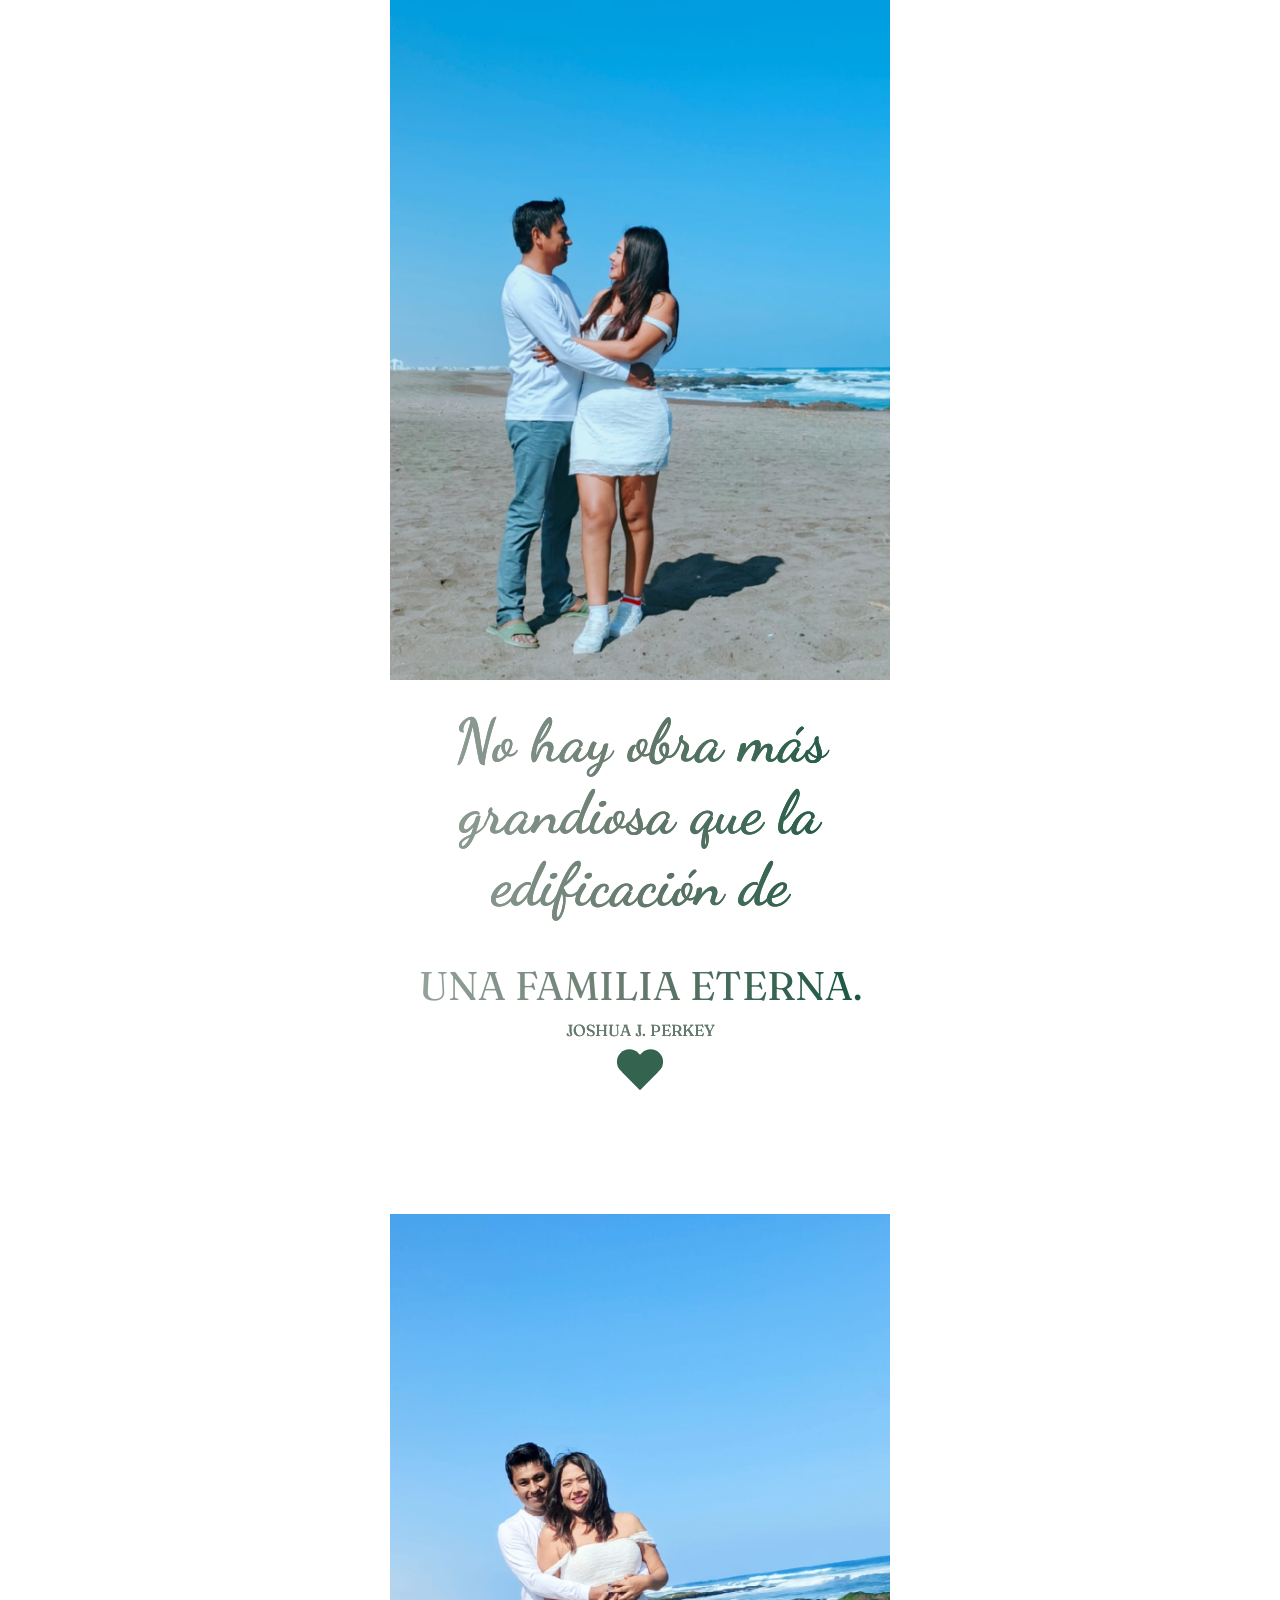
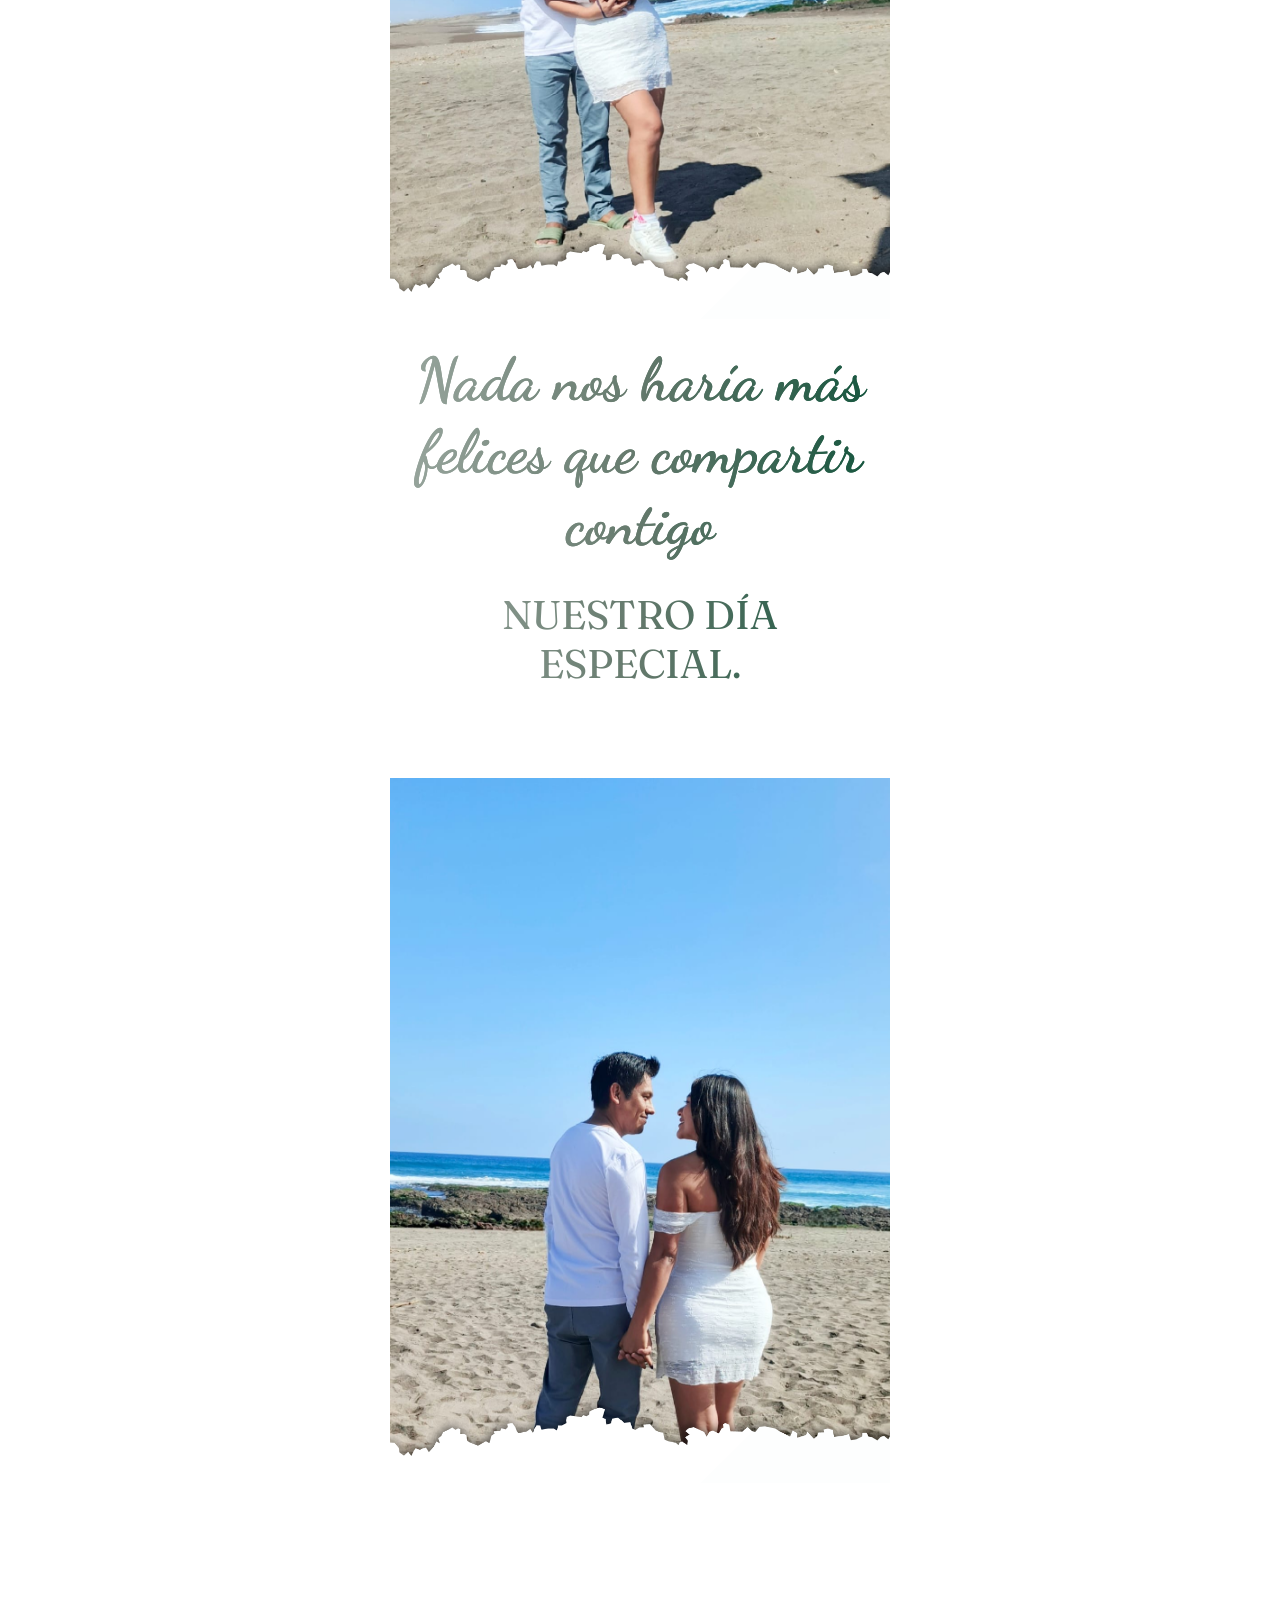
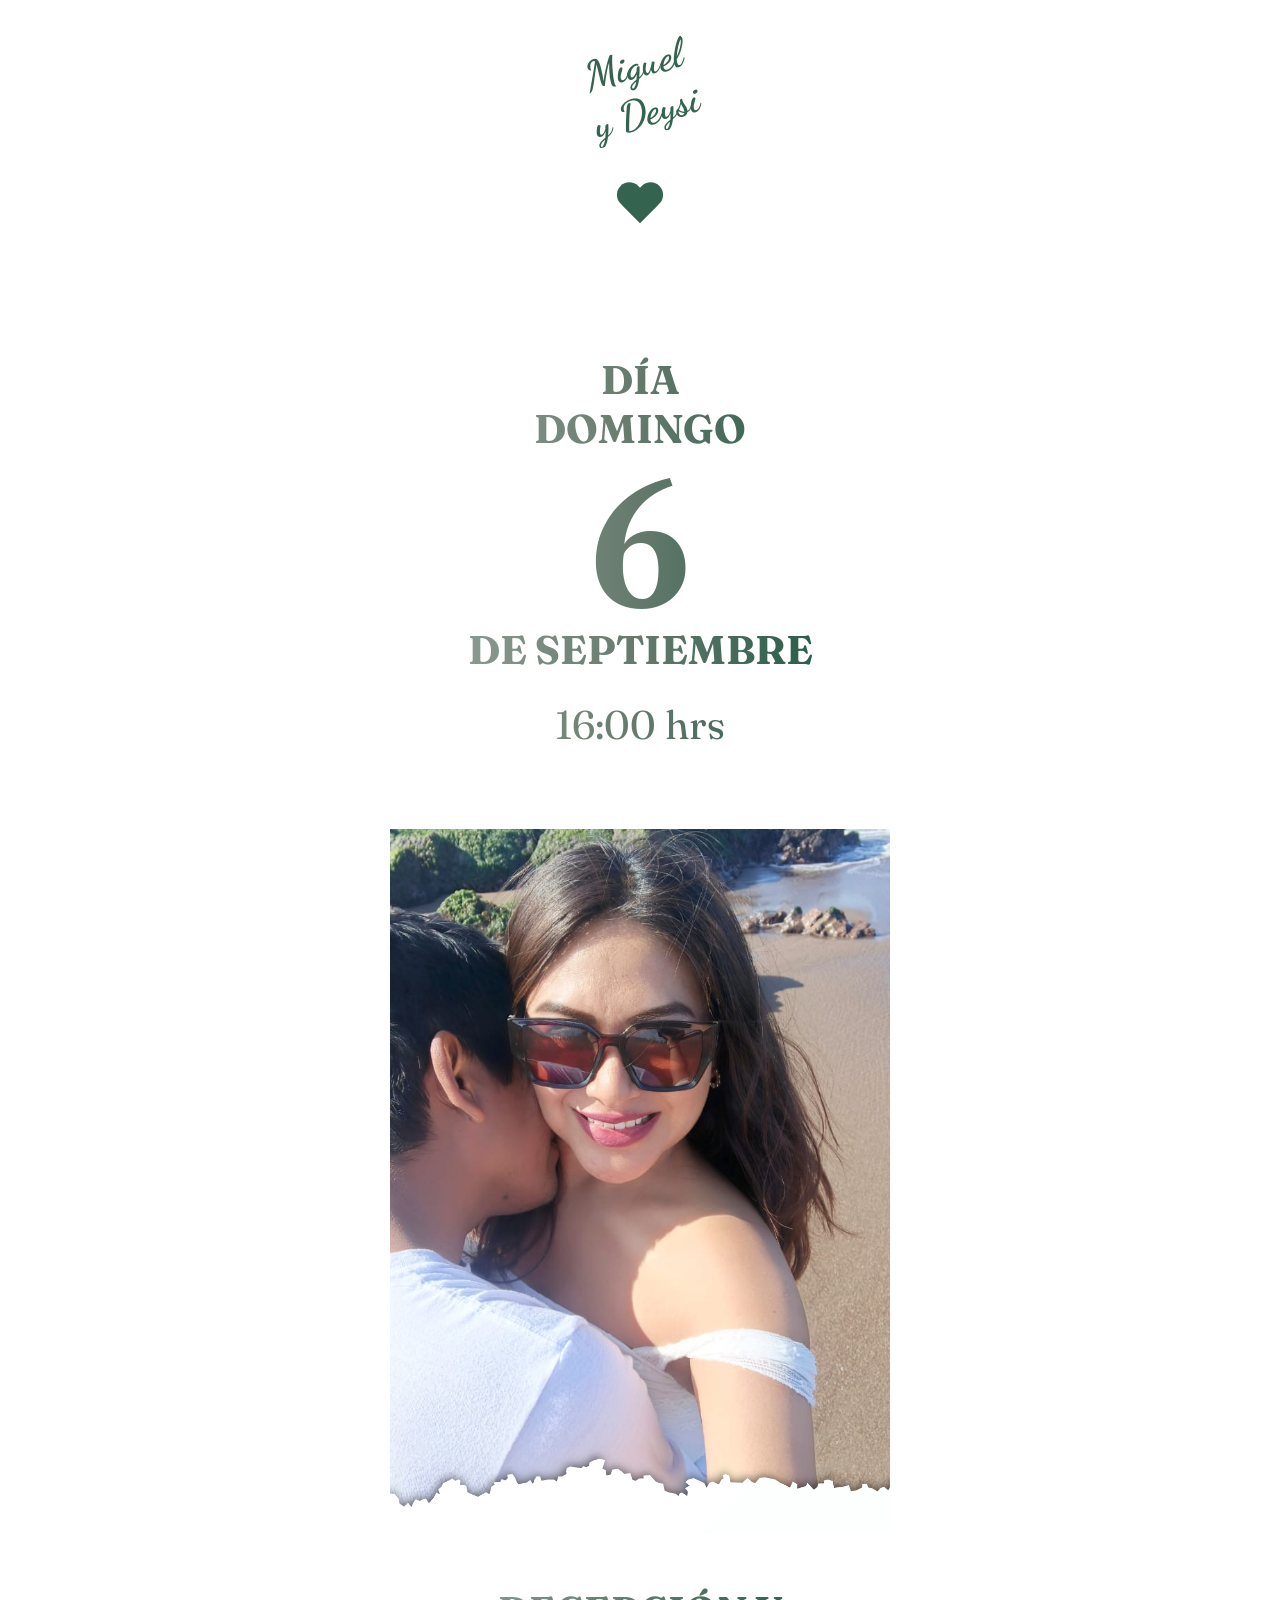
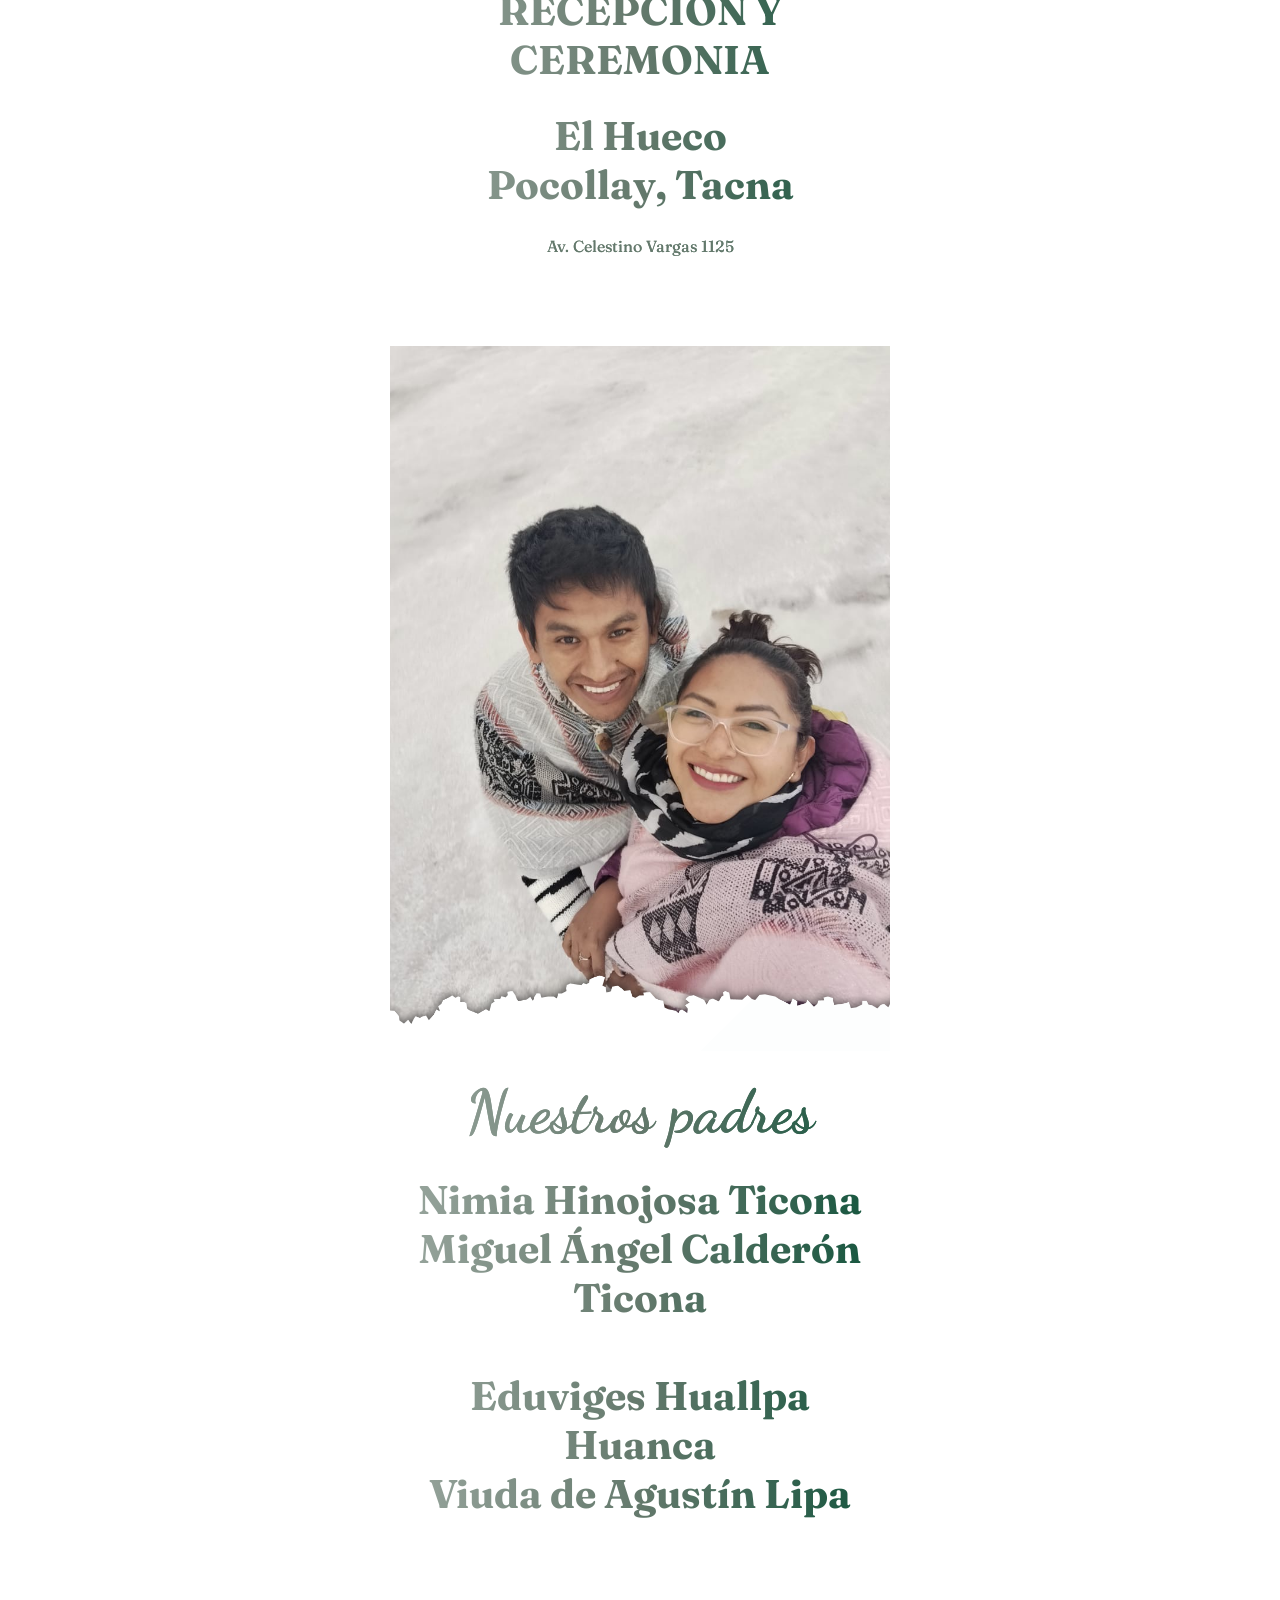
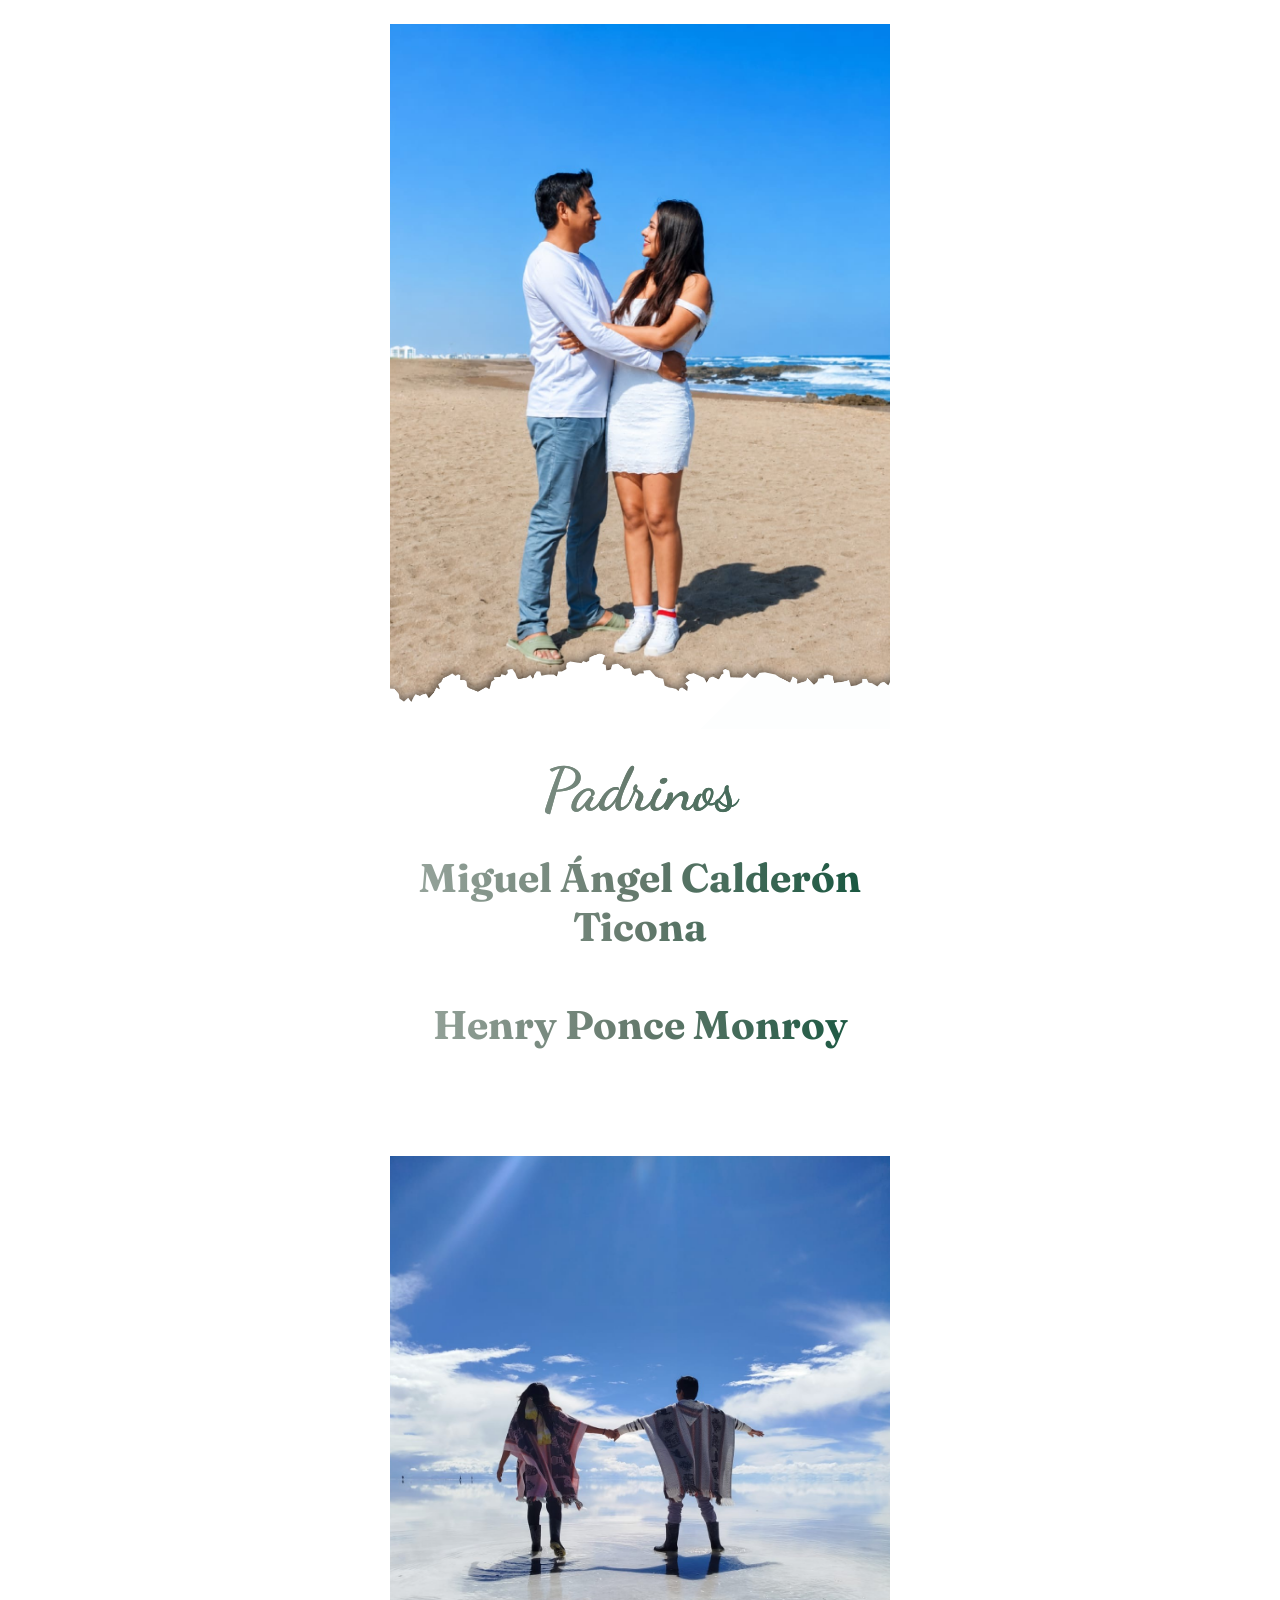
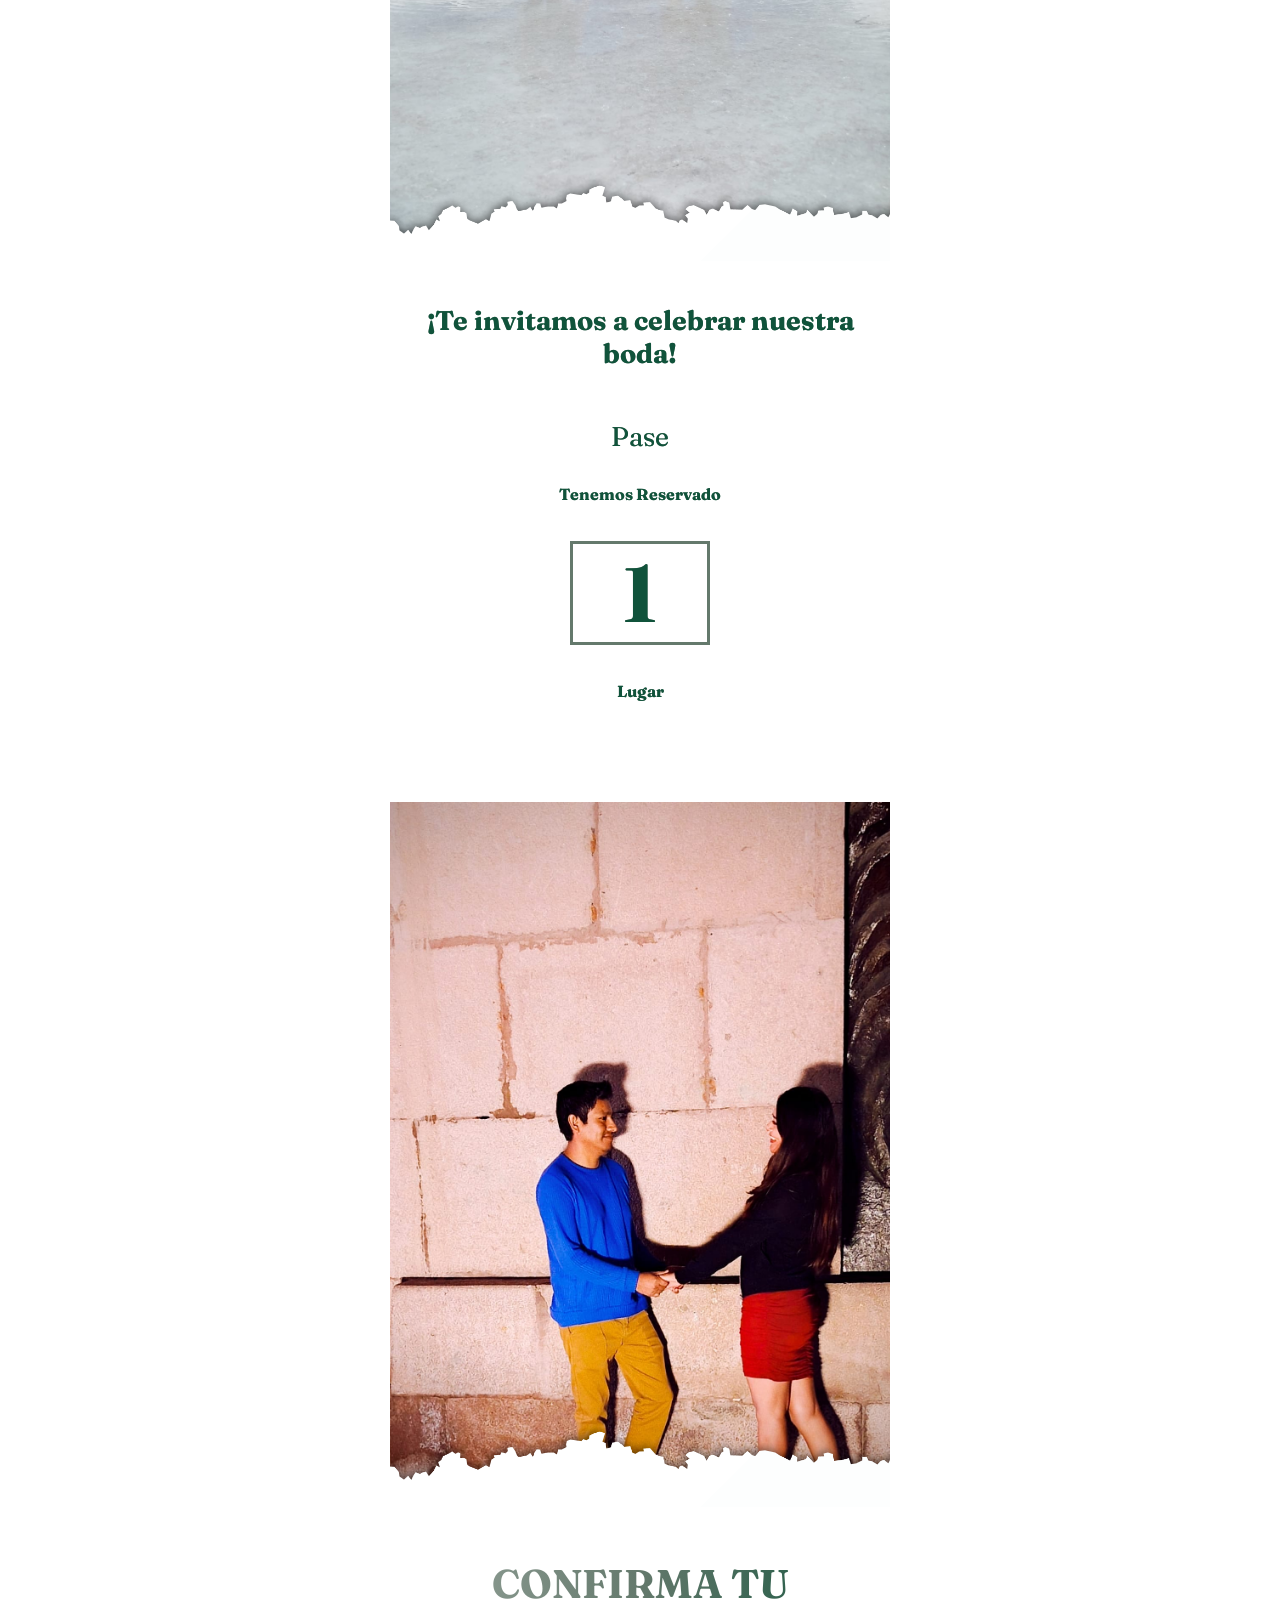
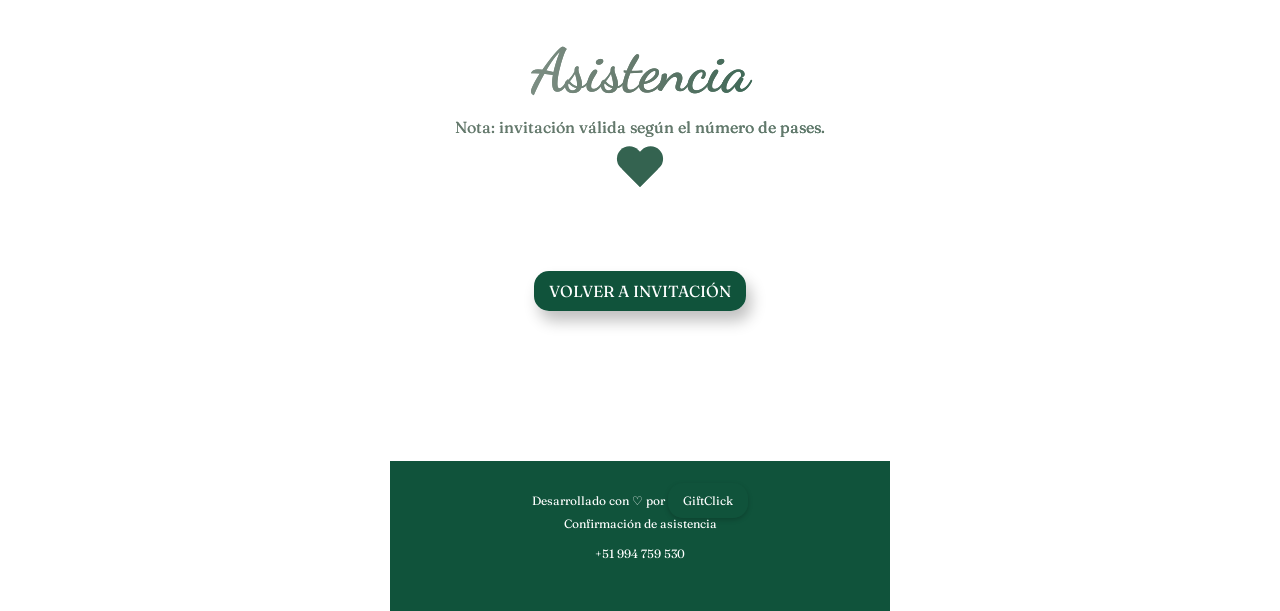
==== home.html @ 3b8987ed "Actualizar invitación con plantilla correcta" ====
<!DOCTYPE html>
<html lang="es">
<head>
    <meta charset="UTF-8">
    <meta name="viewport" content="width=device-width, initial-scale=1.0">
    <title>Nuestra Boda Miguel y Deysi</title>
    <link rel="icon" type="image/x-icon" href="favicon.ico">
    <link rel="stylesheet" href="styles1.css">
    <meta property="og:image" content="assets/miguel-deysi-01.jpeg">
    <meta property="og:title" content="Nuestra Boda Miguel y Deysi">
    <meta property="og:description" content="¡Te invitamos a celebrar nuestra boda!">
    <meta property="og:type" content="website">
</head>
<body style="background-color: #fff;">
    <div class="container photo-panel"></div>

    <div class="names">
        <h1 class="letering">No hay obra más grandiosa que la edificación de</h1>
        <p class="name-2">UNA FAMILIA ETERNA.</p>
        <p class="name">JOSHUA J. PERKEY</p>
        <div class="lineY"><div class="heart"></div></div>
    </div>

    <div class="container1 photo-panel reveal-photo"></div>
    <div id="png-container"></div>
    <div class="names">
        <p id="space" class="letering">Nada nos haría más felices que compartir contigo</p>
        <p class="name-2">NUESTRO DÍA ESPECIAL.</p>
    </div>

    <div class="container2 photo-panel reveal-photo"></div>
    <div id="png-container"></div>
    <div class="couple-frame">
        <div class="names couple-names">
            <h1 class="name-special">Miguel<br>y Deysi</h1>
        </div>
        <div class="lineH couple-heart"><div class="heart"></div></div>
    </div>

    <div class="names">
        <h1 class="name-1">DÍA<br>DOMINGO</h1>
        <div class="lineA"><div class="date">6</div></div>
        <h1 class="name-2">DE SEPTIEMBRE</h1>
        <div class="name-1">16:00 <span>hrs</span></div>
    </div>

    <div class="container3 photo-panel reveal-photo"></div>
    <div id="png-container"></div>
    <div class="names">
        <h1 class="name-1">RECEPCIÓN Y CEREMONIA</h1>
        <h1 class="name-2">El Hueco<br>Pocollay, Tacna</h1>
        <p class="name">Av. Celestino Vargas 1125</p>
    </div>

    <div class="container4 photo-panel reveal-photo"></div>
    <div id="png-container"></div>
    <div class="names">
        <p class="letering">Nuestros padres</p>
        <h1 class="name-2">Nimia Hinojosa Ticona<br>Miguel Ángel Calderón Ticona<br><br>
            Eduviges Huallpa Huanca<br>Viuda de Agustín Lipa</h1>
    </div>

    <div class="container5 photo-panel reveal-photo"></div>
    <div id="png-container"></div>
    <div class="names">
        <p class="letering">Padrinos</p>
        <h1 class="name-2">Miguel Ángel Calderón Ticona<br><br>Henry Ponce Monroy</h1>
    </div>

    <div class="container6 photo-panel reveal-photo"></div>
    <div id="png-container"></div>
    <div class="names">
        <h1 class="textlet event-invite">¡Te invitamos a celebrar nuestra boda!</h1>
        <div class="personal">
            <div class="section-title textlet" id="passes-title">Pase</div>
            <h1 class="footer subtitle" id="name"></h1>
            <div class="footer subtitle"><h4>Tenemos <span class="footer" id="reserved-phrase">Reservado</span></h4></div>
            <h4 id="passnumbers" class="subtitle">1</h4>
            <div class="footer text"><h4 id="places-text">Lugar</h4></div>
        </div>
    </div>

    <div class="container7 photo-panel reveal-photo"></div>
    <div id="png-container"></div>
    <div class="names">
        <h1 class="name-2">CONFIRMA TU</h1>
        <p class="letering">Asistencia</p>
        <p class="name">Nota: invitación válida según el número de pases.</p>
        <div class="lineY"><div class="heart"></div></div>
    </div>

    <div class="backhome">
        <a href="index.html" class="b2" id="back-to-invitation">VOLVER A INVITACIÓN</a>
    </div>

    <footer class="simple-footer">
        <p>Desarrollado con <span class="heartfooter">♡</span> por
            <a href="https://www.facebook.com/giftclickbo" target="_blank" rel="noopener">GiftClick</a>
        </p>
        <p>Confirmación de asistencia<br><br>+51 994 759 530</p>
    </footer>

    <script src="script2.js"></script>
</body>
</html>
---- styles1.css ----
@import url("https://fonts.googleapis.com/css2?family=Fraunces:ital,opsz,wght@0,9..144,100..900;1,9..144,100..900&display=swap");
@import url("https://fonts.googleapis.com/css2?family=Roboto:ital,wght@0,100;0,300;0,400;0,500;0,700;0,900;1,100;1,300;1,400;1,500;1,700;1,900&display=swap");
@import url("https://fonts.googleapis.com/css2?family=Calligraffitti&family=Dancing+Script:wght@400..700&display=swap");
@import url("https://fonts.googleapis.com/css2?family=PT+Serif:ital,wght@0,400;0,700;1,400;1,700&display=swap");

body {
  margin: 0;
  padding: 0;
  overflow-x: hidden; /* Oculta el desbordamiento horizontal */
  background-color: #cecece29;
  font-family: "Fraunces", Arial, sans-serif;
  width: 100%;
  height: 100vh; /* Asegura que el cuerpo ocupe toda la altura de la ventana */
}

.flores {
  opacity: 0;
}

#qrcode {
  width: 300px;
  /*! padding: 30%; */
}

#svggiftclick {
  width: 200px;
  height: 100px;
  margin-bottom: -29px;
  margin-left: -35px;
}
#footerlink {
  background-color: transparent;
  margin: 0;
  padding: 0;
  width: 50px;
  height: 50px;
  box-shadow: none;
}

footer {
  text-align: center;
  background-color: #10533b;
  height: 150px;
  width: 100%;
  position: relative;
  margin-top: 160px;
}

footer div p {
  margin-left: 50px;
}

footer > p {
  font-size: 12px;
}

.footergitfclick {
  text-align: center;
  display: flex;
  flex-direction: row;
  justify-content: space-around;
  align-items: center;
}

.fl1 {
  text-align: center;
  margin-bottom: 2px;
}

#envb {
  color: transparent;
  background-color: transparent;
  width: 350px;
  height: 360px;
  display: inline-block;
}

h4 {
  text-align: center;
  color: #10533b;
}

#envb:hover {
  box-shadow: 5px 8px 20px black;
}

.carta img {
  width: 380px;
  margin-top: -10px;
  margin-left: -15px;
}

.cartaInside:hover {
  box-shadow: 5px 8px 20px !important;
  cursor: pointer;
}
.backhome {
  text-align: center;
  /*! height: 450px; */
  margin-top: 50px;
  z-index: 5;
  position: relative;
}
.backhome a,
b2 {
  box-shadow: 5px 10px 15px silver;
}

.backhome a:hover {
  box-shadow: 5px 10px 15px gray;
}

.b2:hover {
  box-shadow: 5px 10px 15px gray;
}

.fl {
  width: 250px;
  text-align: center;
}

.textlet {
  display: flex;
  flex-direction: row;
  justify-content: center;
  font-size: 27px;
}

.textlet2 {
  margin-bottom: -10px;
}

.textlet1 {
  /*! margin-top: 15px; */
  /*! margin-right: 25px; */
  text-align: center;
}


.textlet33 {
  display: block;
  margin-left: 25px;
}

.textlet2 {
  font-size: 60px;
  color: #c76e42;
  margin-top: -2px;
}

.letering {
  text-align: center;
  margin-top: 0px;
  font-family: "Dancing Script", cursive;
  font-optical-sizing: auto;
  font-weight: 800;
  font-style: normal;
  font-size: 60px;
  color: transparent;
  background-image: linear-gradient( 90deg, rgb(155, 168, 160) 0%, rgb(100, 121, 108) 50%, rgb(16, 83, 59) 100% );
  -webkit-background-clip: text;
  background-clip: text;
  padding-inline: 15px;
}

.floresHome {
  margin-top: -100px;
  /*! width: 50px; */
}
.carta {
  text-align: center;
  margin-top: 25px;
  /*! box-shadow: 5px 15px 15px; */
}

#floresHome {
  width: 250px;
  margin-top: -100px;
  z-index: -1;
  position: relative;
  opacity: 0;
}

.totens {
  display: grid;
  grid-template-columns: 1fr 1fr;
  width: auto;
  justify-items: center;
  align-items: center;
  gap: 20px;
  text-align: center;
  margin-bottom: 50px;
}

.confirmaciones {
  grid-template-columns: 1fr;
}

.confirmaciones .toten1,
.confirmaciones .toten1a {
  grid-column: 1 / 2;
}

.toten3 {
  /*! margin-top: 80px; */
  /*! margin-right: 35px; */
  /*! margin-top: -15px; */
  grid-column-start: 1;
  grid-column-end: 2;
  grid-row-start: 1;
  grid-row-end: 2;
}

.toten3a {
  grid-column-start: 1;
  grid-column-end: 2;
  grid-row-start: 2;
  grid-row-end: 3;
}

.toten4 {
  width: 150px;
  /*! margin-top: 5px; */
  /*! margin-left: 85px; */
  grid-column-start: 2;
  grid-column-end: 3;
  grid-row-start: 1;
  grid-row-end: 2;
}

.toten4a {
  grid-column-start: 2;
  grid-column-end: 3;
  grid-row-start: 2;
  grid-row-end: 3;
}

.toten1 {
  margin-top: -15px;
  grid-column-start: 1;
  grid-column-end: 2;
  grid-row-start: 1;
  grid-row-end: 2;
}

.toten2 {
  grid-column-start: 2;
  grid-column-end: 3;
  grid-row-start: 1;
  grid-row-end: 2;
}

.toten1a {
  grid-column-start: 1;
  grid-column-end: 2;
  grid-row-start: 2;
  grid-row-end: 3;
}

.toten2a {
  grid-column-start: 2;
  grid-column-end: 3;
  grid-row-start: 2;
  grid-row-end: 3;
}

.templetext {
  margin-top: -45px;
}

.toten3 {
  margin-top: 60px;
}

.vendimiatext {
  padding-top: 15px;
}

.countdown {
  text-align: center;
  margin-top: 150px;
  margin-bottom: 60px;
  font-weight: 200;
  color: #b9d4c3;
  position: absolute;
  background-color: #00000038;
  top: 0;
  left: 0;
  right: 0;
  margin: 0 auto;
  width: 100%;
  padding-top: 20px;
}

.countdown h1 {
  font-weight: 500;
  text-transform: uppercase;
}

.countdown h2 {
  font-weight: 400;
}

#timer {
  display: flex;
  justify-content: center;
  align-items: center;
  background-color: #00000040;
  padding: 20px;
  border-radius: 10px;
  box-shadow: 0 0 10px rgba(0, 0, 0, 0.1);
}

.time-unit {
  font-size: 48px;
  margin: 0 5px;
}

.time-labels {
  display: flex;
  justify-content: center;
  margin-top: 10px;
}

.time-label {
  font-size: 18px;
  margin: 0 10px;
  font-weight: 400;
  padding-inline-end: 15px;
}

#containerroses {
  width: 100%;
  height: 100%;
  position: fixed; /* Fijado para ocupar toda la pantalla */
  top: 0;
  left: 0;
  z-index: 1;
  overflow: hidden; /* Oculta cualquier desbordamiento */
}

.dot {
  width: 35px;
  height: 35px;
  position: absolute;
  background: #64796c;
  background-size: 100% 100%;
}

#logo {
  left: 50%;
  top: 50%;
  position: absolute;
  border-radius: 10px;
  transform: translate(-50%, -50%);
}

#png-container {
  background-image: url("ondas.png");
  background-size: cover;
  background-position: center;
  height: 185px;
  margin-top: -160px;
  z-index: 6;
  position: relative;
}

.flores {
  width: 50%;
  padding-top: 500px;
  margin-bottom: -45px;
  z-index: 2;
}

.flores1 {
  width: 50%;
  padding-top: 500px;
  margin-bottom: -40px;
  visibility: hidden;
}

.name-special {
  font-family: "Dancing Script", cursive;
  font-optical-sizing: auto;
  font-weight: 800;
  font-style: normal;
  font-size: 55px;
  rotate: -15deg;
  color: #346350;
  z-index: 2;
  overflow: hidden;
}

.containerf {
  /*! background-color: #9d8151; */
  margin-top: -285px;
  z-index: 2;
}

.lineH {
  display: flex;
  justify-content: center;
  z-index: 2;
}

svg#flower-frame {
  width: 100%;
  /*! box-shadow: 1px 1px 85px #fcd8c5; */
  padding-top: 70px;
  padding-bottom: 25px;
  z-index: 2;
  position: relative;
}

.date span {
  font-size: 100px;
  z-index: 2;
}

.lineA {
  z-index: 2;
  font-size: 180px;
  margin-top: -60px;
  margin-bottom: -60px;
  font-family: "PT Serif";
  font-weight: 1000;
  color: transparent;
}

#Footer_group_1_,
[id^="PinkFlowerGroup"],
[id^="BaseGroup"] path,
[id^="LeafGroup"] path,
path[id^="Stroke"],
g[id^="BudGroup"] g[id^="BudGroup"] g[id^="Bud"],
#Bud8_1_,
#Bud10_1_,
#Bud23_1_,
#Bud26_1_,
[id^="Dots"],
[id^="Flourish"] {
  visibility: hidden;
}

.leave2 {
  position: absolute;
  top: -31%;
  right: 50%;
  transform: translateX(-50%);
  width: 263px;
  height: 224px;
  animation: fall 2s ease-out forwards; /* Animation for falling */
}

.leave2 img {
  position: absolute;
  top: 0;
  left: 0;
  width: 100%;
  height: 100%;
  filter: opacity(70%);
}

@keyframes fall {
  0% {
    transform: translateY(-100%) rotate(0deg); /* Start off-screen at the top with no rotation */
  }
  100% {
    transform: translateY(100%) rotate(360deg); /* Fall to the bottom with a full rotation */
  }
}

.leave2 path {
  stroke-width: 2;
  stroke: white; /* Change the color of all lines to orange */
  stroke-dasharray: 500;
  stroke-dashoffset: 500;
  animation: draw 6s ease forwards;
}

.leave {
  position: absolute;
  top: 60%;
  right: 0;
  transform: translateY(-50%);
  width: 230px; /* Adjust the width as needed */
  height: 394px; /* Adjust the height as needed */
}

.leave svg {
  width: 130%;
  height: 70%;
  overflow: hidden;
  vertical-align: middle;
}
.leave path {
  stroke-width: 2;
  stroke: white; /* Change the color of all lines to orange */
  stroke-dasharray: 500;
  stroke-dashoffset: 500;
  animation: draw 6s ease forwards;
}

@keyframes draw {
  from {
    stroke-dashoffset: 500;
  }
  to {
    stroke-dashoffset: 0;
  }
}

p {
  color: #64796c;
  margin-top: 0px;
  margin-bottom: 10px;
}

a {
  text-decoration: none;
  color: white;
  background-color: #10533b;
  /*! width: 300px; */
  border-radius: 15px;
  /*! height: 25px; */
  padding: 10px 15px;
  box-shadow: 0px 2px 5px rgba(0, 0, 0, 0.2);
}
.tittle {
  margin-bottom: 10px;
  margin-top: 25px;
}

#openModalBtn{
  text-decoration: none;
  color: white;
  background-color: #10533b;
  border-radius: 15px;
  padding: 10px 15px;
  box-shadow: 0px 2px 5px rgba(0, 0, 0, 0.2);
  border: none;
  cursor: pointer;
  font-size: 16px;
  font-family: "Fraunces", Arial, sans-serif;
}

#openModalBtn:hover {
  box-shadow: 5px 10px 15px gray;
}


.container {
  background-image: url("assets/miguel-deysi-02.jpeg");
  background-size: cover;
  background-position: center;
  display: flex;
  flex-direction: column;
  justify-content: center;
  align-items: center;
}

.reveal-photo {
  opacity: 0;
  transition: opacity 1.5s ease-out;
  margin-top: 80px;
}

.reveal-photo.show {
  opacity: 1;
}

.container1 {
  background-image: url("assets/miguel-deysi-03.jpeg");
  background-size: cover;
  background-position: center;
  display: flex;
  flex-direction: column;
  justify-content: center;
  align-items: center;
}

.container2 {
  background-image: url("assets/miguel-deysi-04.jpeg");
  background-size: cover;
  background-position: center;
  display: flex;
  flex-direction: column;
  justify-content: center;
  align-items: center;
}

.container3 {
  background-image: url("assets/miguel-deysi-05.jpeg");
  background-size: cover;
  background-position: center;
  display: flex;
  flex-direction: column;
  justify-content: center;
  align-items: center;
}
#space {
  margin-bottom: 30px;
}
.container3-5 {
  background-image: url("download.svg");
  background-size: cover;
  background-position: center;
  display: flex;
  flex-direction: column;
  justify-content: center;
  align-items: center;
}

.container4 {
  background-image: url("assets/miguel-deysi-06.jpeg");
  background-size: cover;
  background-position: center;
  display: flex;
  flex-direction: column;
  justify-content: center;
  align-items: center;
}

.container5 {
  background-image: url("assets/miguel-deysi-07.jpeg");
  background-size: cover;
  background-position: center;
  display: flex;
  flex-direction: column;
  justify-content: center;
  align-items: center;
}

.container6 {
  background-image: url("assets/miguel-deysi-08.jpeg");
}

.container7 {
  background-image: url("assets/miguel-deysi-09.jpeg");
}

.photo-panel {
  min-height: 680px;
  background-size: cover;
  background-position: center;
  display: flex;
  flex-direction: column;
  justify-content: center;
  align-items: center;
}

.couple-frame {
  margin-top: 120px;
  height: 300px;
  background: url("marco.png") center center no-repeat;
  background-size: contain;
  position: relative;
}

.couple-names {
  position: absolute;
  width: 100%;
  top: 10px;
  left: 0;
}

.couple-names .name-special {
  font-size: 2.5em;
}

.couple-heart {
  position: absolute;
  width: 100%;
  top: 180px;
  left: 0;
}

.event-invite {
  text-align: center;
  color: #10533b;
}

.personal {
  display: flex;
  align-items: center;
  flex-direction: column;
  margin-top: 50px;
  color: #10533b;
}

.personal #name {
  text-align: center;
  font-size: 30px;
  font-weight: bold;
  margin-block: 5px;
}

#passnumbers {
  border: 3px solid #64796c;
  text-align: center;
  padding-inline: 50px;
  font-size: 80px;
  margin: 15px;
}

.simple-footer {
  height: auto;
  min-height: 150px;
  padding: 24px 12px;
  box-sizing: border-box;
}

.simple-footer p,
.simple-footer a {
  color: #fff;
  margin: 8px 0;
}

.containerHome {
  background-image: url("assets/miguel-deysi-01.jpeg");
  background-size: cover;
  background-position: center;
  display: flex;
  flex-direction: column;
  justify-content: center;
  align-items: center;
  margin-bottom: 100px;
}

.lineY {
  display: inline-flex;
  justify-content: center;
  padding: 0px;
  height: 80px;
}
.names {
  display: block;
 background-image: linear-gradient( 90deg, rgb(155, 168, 160) 0%, rgb(100, 121, 108) 50%, rgb(16, 83, 59) 100% );
  -webkit-background-clip: text;
  background-clip: text;
  z-index: 1;
  text-align: center;
  overflow: hidden;
  position: relative;
  margin-top: 25px;
  opacity: 0;
  transform: translateX(-100px); /* Inicia fuera de la vista */
  transition: opacity 1s ease-out, transform 1s ease-out;
}

.names.show {
  opacity: 1;
  transform: translateX(0); /* Mueve al lugar original */
}

.name-1,
.name-2 {
  font-size: 2.5rem;
  color: transparent; /* Set text color to transparent */
  padding-inline: 20px;
}

.name-2 {
  /*! padding-bottom: 45px; */
}

.heart {
  position: absolute;
  z-index: 1;
  width: 50px;
  height: 0px;
}

.heart:before,
.heart:after {
  position: absolute;
  content: "";
  left: 25px;
  top: 0;
  width: 25px;
  height: 40px;
  background: #346350;
  -moz-border-radius: 25px 25px 0 0;
  border-radius: 25px 25px 0 0;
  -webkit-transform: rotate(-45deg);
  -moz-transform: rotate(-45deg);
  -ms-transform: rotate(-45deg);
  -o-transform: rotate(-45deg);
  transform: rotate(-45deg);
  -webkit-transform-origin: 0 100%;
  -moz-transform-origin: 0 100%;
  -ms-transform-origin: 0 100%;
  -o-transform-origin: 0 100%;
  transform-origin: 0 100%;
}

.heart:after {
  left: 0;
  -webkit-transform: rotate(45deg);
  -moz-transform: rotate(45deg);
  -ms-transform: rotate(45deg);
  -o-transform: rotate(45deg);
  transform: rotate(45deg);
  -webkit-transform-origin: 100% 100%;
  -moz-transform-origin: 100% 100%;
  -ms-transform-origin: 100% 100%;
  -o-transform-origin: 100% 100%;
  transform-origin: 100% 100%;
}

.heart {
  animation-name: heart;
  animation-duration: 2s;
  animation-delay: 1s;
  animation-iteration-count: infinite;
}

@keyframes heart {
  0% {
    transform: scale(1);
  }
  33% {
    transform: scale(1);
  }
  66% {
    transform: scale(1.25);
  }
  100% {
    transform: scale(1);
  }
}

.anim-anillos {
  width: 150px;
  height: 150px;
  margin: auto;
  /*! margin-top: 50px; */
  margin-bottom: 50px;
}

.anillo-move1,
.anillo-move2 {
  stroke: #10533b;
  stroke-width: 3.5px;
  fill-opacity: 0;
}
.anillo-path {
  stroke: #10533b;
  stroke-width: 1.69px;
  fill-opacity: 0;
  animation: jump-and-fade 3s ease-in 3s infinite;
}

@keyframes jump-and-fade {
  0% {
    animation-timing-function: ease-in;
    opacity: 0;
    transform: translateY(45px);
  }

  24% {
    opacity: 0;
  }

  40% {
    animation-timing-function: ease-in;
    transform: translateY(24px);
  }

  70% {
    opacity: 1;
    animation-timing-function: ease-in;
    transform: translateY(12px);
  }

  82% {
    animation-timing-function: ease-in;
    transform: translateY(6px);
  }

  93% {
    animation-timing-function: ease-in;
    transform: translateY(4px);
  }

  25%,
  55%,
  75%,
  87% {
    animation-timing-function: ease-out;
    transform: translateY(0px);
  }

  100% {
    animation-timing-function: ease-out;
    opacity: 1;
    transform: translateY(0px);
  }
}

.anillo-path1 {
  stroke: #10533b;
  stroke-width: 1.69px;
  fill-opacity: 0;
  animation: jump-and-fade1 3s infinite;
}

@keyframes jump-and-fade1 {
  0% {
    opacity: 0.3;
    transform: translateY(0px);
  }
  50% {
    opacity: 0.7;
    transform: translateY(-15px);
  }
  80% {
    opacity: 1;
    transform: translateY(-5px);
  }

  100% {
    opacity: 0.8;
    transform: translateY(-2px);
  }
}

.anillo-move1 {
  animation: move-left-right 3s infinite;
}

.anillo-move2 {
  animation: move-right-left 3s infinite;
}

@keyframes move-right-left {
  0% {
    transform: translateX(0);
  }
  50% {
    transform: translateX(15%);
  }
  100% {
    transform: translateX(0);
  }
}

@keyframes move-left-right {
  0% {
    transform: translateX(0);
  }
  50% {
    transform: translateX(-15%);
  }
  100% {
    transform: translateX(0);
  }
}

.anim-fiesta {
  width: 130px;
  height: 130px;
  margin: auto;
  margin-top: 45px;
}

.anim-fiesta svg {
  width: 100%;
  height: 100%;
  transform: translate3d(0px, 0px, 0px);
}

.anim-fiesta path {
  stroke-linecap: round;
  stroke-linejoin: miter;
  fill-opacity: 0;
  stroke-miterlimit: 10;
  stroke: #10533b;
  stroke-opacity: 1;
  stroke-width: 3.531;
}

.anim-fiesta {
  fill-opacity: 0;
  animation: jump-and-fade2 3s infinite;
}

@keyframes jump-and-fade2 {
  0% {
    opacity: 0.2;
    transform: translateY(0px);
  }
  50% {
    opacity: 0.5;
    transform: translateY(-15px);
  }
  70% {
    opacity: 0.7;
    transform: translateY(-5px);
  }

  100% {
    opacity: 1;
    transform: translateY(-2px);
  }
}

#music-controls button:hover {
  background-color: #cf7411;
}

.frame {
  display: flex;
  flex-direction: row;
  justify-content: space-around;
  align-items: center;
  height: 60px;
  width: 115px;
  position: relative;
  box-shadow: -7px -7px 20px 0px #fff9, -4px -4px 5px 0px #fff9,
    7px 7px 20px 0px #0002, 4px 4px 5px 0px #0001, inset 0px 0px 0px 0px #fff9,
    inset 0px 0px 0px 0px #0001, inset 0px 0px 0px 0px #fff9,
    inset 0px 0px 0px 0px #0001;
  transition: box-shadow 0.6s cubic-bezier(0.79, 0.21, 0.06, 0.81);
  border-radius: 20px;
  background-color: #ffc36566;
  margin-left: 70%;
  z-index: 5;
}

.btn {
  height: 20px;
  width: 10px;
  border-radius: 30px;
  background: #806e30;
  display: flex;
  flex-direction: column;
  justify-content: center;
  align-items: center;
  -webkit-tap-highlight-color: rgba(0, 0, 0, 0);
  -webkit-tap-highlight-color: transparent;
  box-shadow: -7px -7px 20px 0px rgba(255, 255, 255, 0.6),
    -4px -4px 5px 0px rgba(255, 255, 255, 0.6),
    7px 7px 20px 0px rgba(0, 0, 0, 0.133), 4px 4px 5px 0px rgba(0, 0, 0, 0.067);
  transition: box-shadow 0.6s cubic-bezier(0.79, 0.21, 0.06, 0.81);
  font-size: 15px;
  color: #c1c5c8;
  text-decoration: none;
}

.btn:hover {
  background: radial-gradient(circle, #0ff 0%, #e0e5ec 60%);
  color: rgba(255, 0, 0, 0.5);
  animation: colorchange 3s linear infinite;
}

.btn:active {
  box-shadow: 4px 4px 6px 0 rgba(255, 255, 255, 0.5),
    -4px -4px 6px 0 rgba(116, 125, 136, 0.2),
    inset -4px -4px 6px 0 rgba(255, 255, 255, 0.5),
    inset 4px 4px 6px 0 rgba(116, 125, 136, 0.3);
}

.b2 {
  /*! margin-bottom: 49px; */
  text-align: center;
}

.modal {
  display: none; /* Hidden by default */
  position: fixed; /* Stay in place */
  z-index: 1; /* Sit on top */
  left: 0;
  top: 0;
  width: 100%; /* Full width */
  height: 100%; /* Full height */
  overflow: auto; /* Enable scroll if needed */
  background-color: rgba(0, 0, 0, 0.8); /* Black w/ opacity */
}

.modal-content {
  background-color: white;
  margin: 15% auto; /* 15% from the top and centered */
  padding: 20px;
  border: 1px solid #888;
  width: 80%; /* Could be more or less, depending on screen size */
  max-width: fit-content;
  text-align: center;
}

.modal-content img {
  width: 100%;
  height: auto;
}

.close {
  color: #aaa;
  float: right;
  font-size: 28px;
  font-weight: bold;
}

.close:hover,
.close:focus {
  color: black;
  text-decoration: none;
  cursor: pointer;
}
@media (min-width: 501px) {
  body {
    max-width: 500px;
    margin: auto;
  }

    .countdown {
  width: 500px;
  padding-top: 335px;
}

  #containerroses {
    padding: 25%; /* Añade padding si es necesario */
  }

  #logo {
    top: 60%;
    transform: translate(-50%, -60%);
  }

  .dot {
    width: 45px; /* Ajusta el tamaño de las rosas para pantallas más grandes */
    height: 45px;
  }
}

@media (min-width: 800px) {
  #containerroses {
    margin: auto;
    padding-left: 840px;
  }
}

@media (max-width: 398px) {
  #svggiftclick {
    margin-bottom: 0px;
    margin-left: 1%;
    margin-top: -20px;
  }

  footer {
    height: 170px;
    padding-top: 23px;
  }

  footer div p {
    margin-left: 0px;
    text-align: center;
  }

  .footnumber {
    margin: -25px;
  }

  .footergitfclick {
    display: flex;
    flex-direction: column;
  }

  .carta img {
    width: 300px;
  }
  #envb {
    width: 270px;
    height: 196px;
  }
}
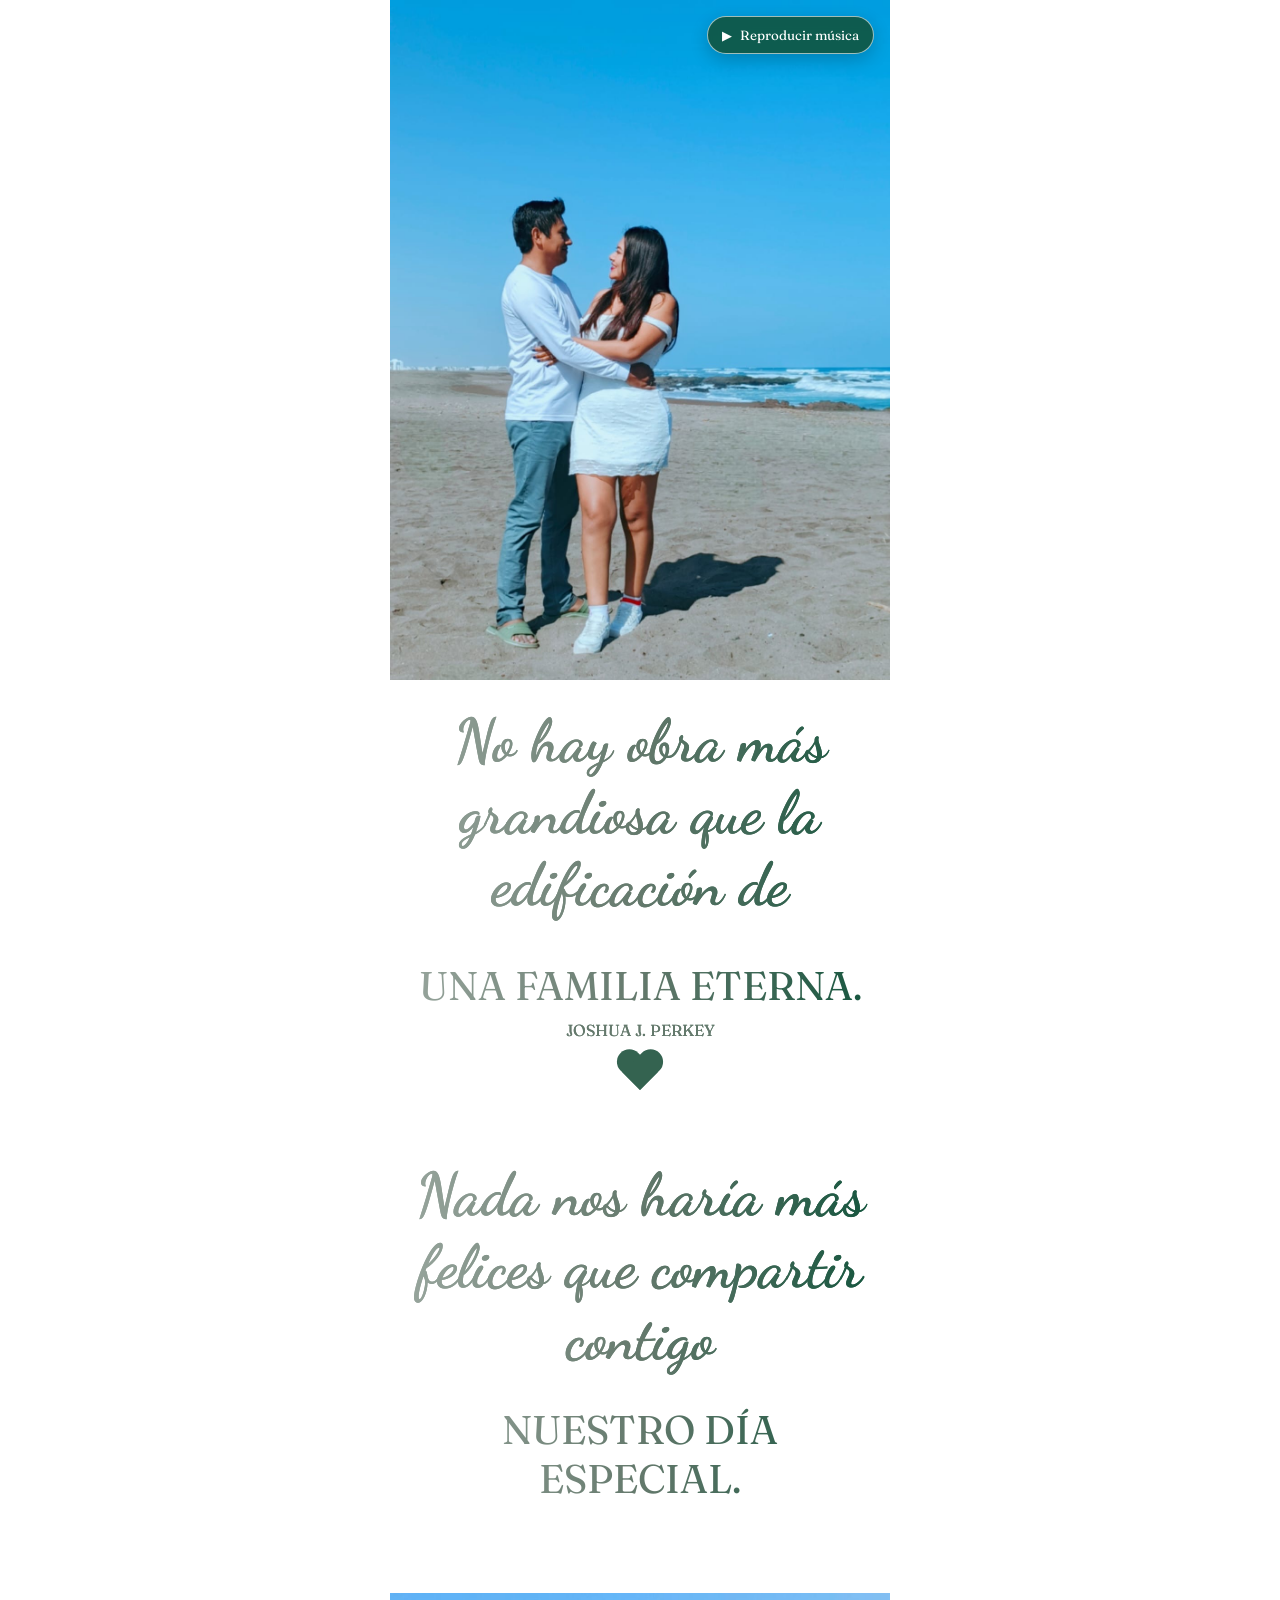
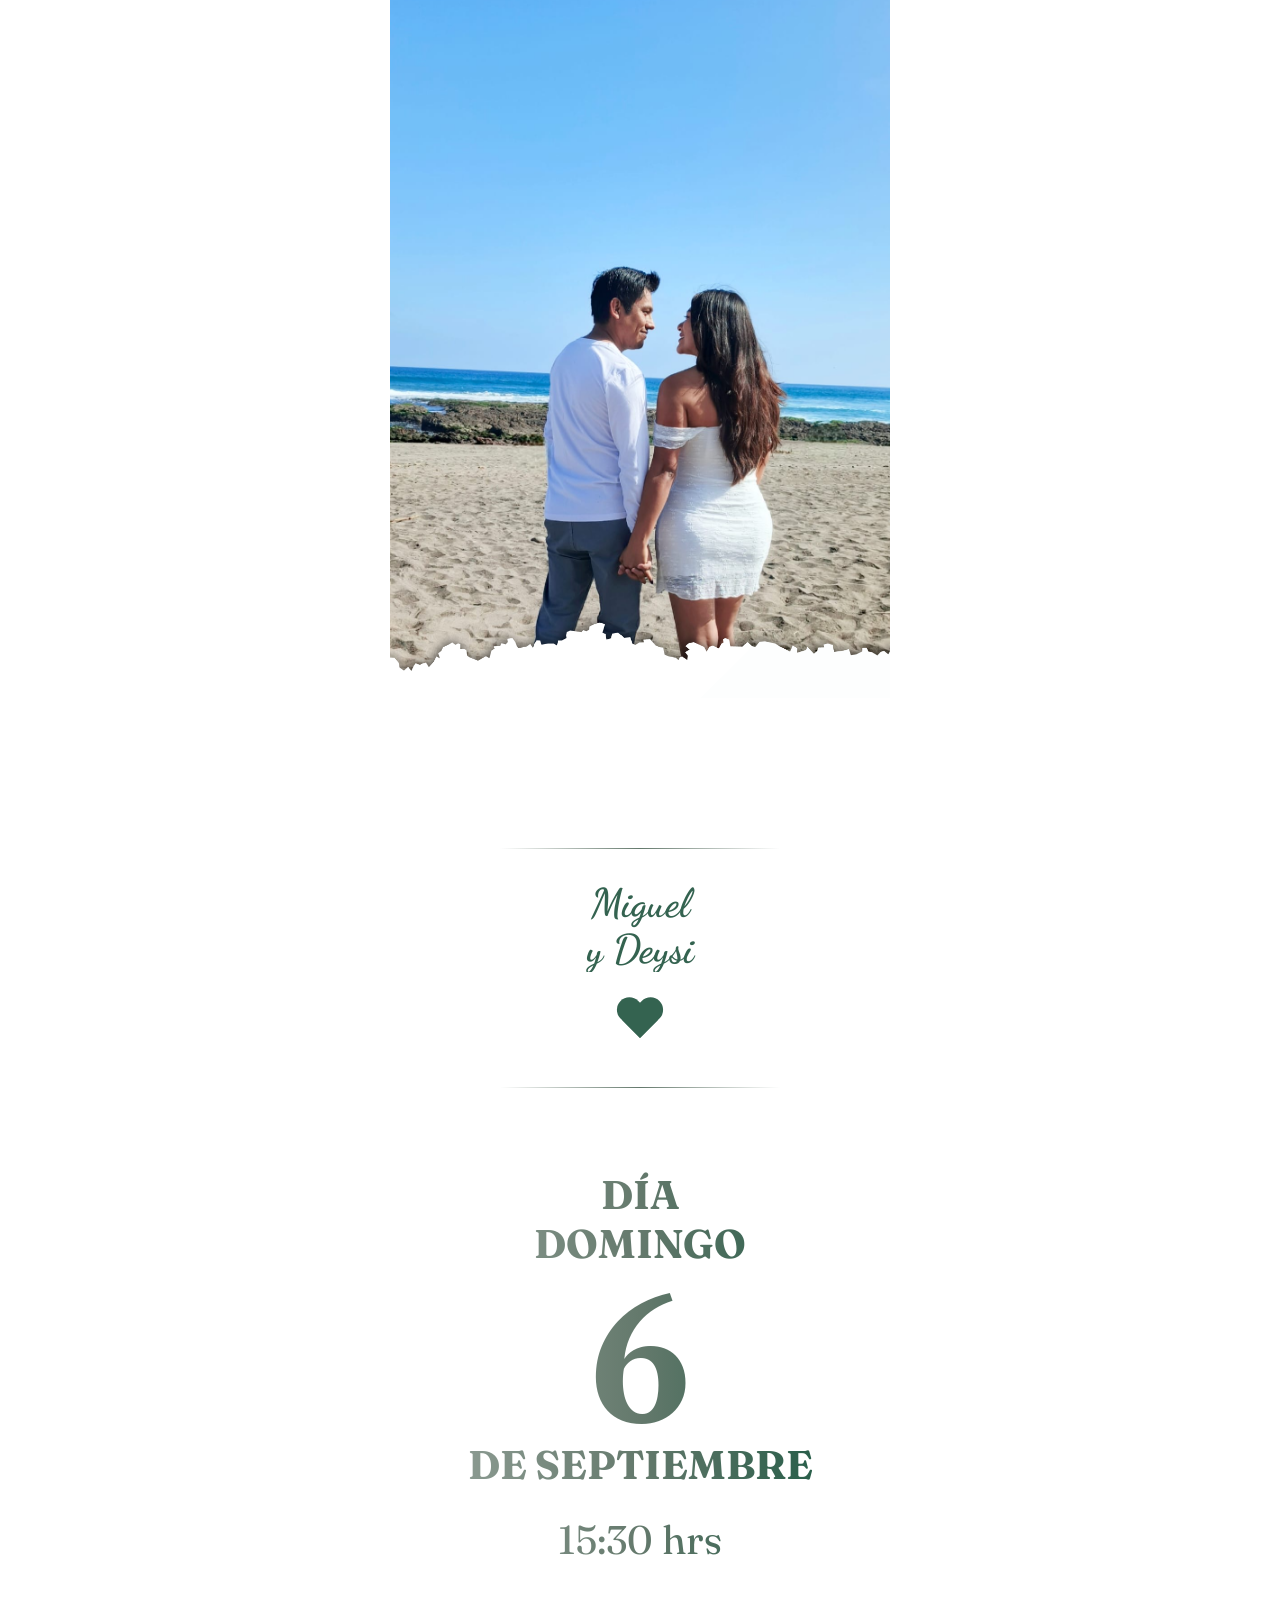
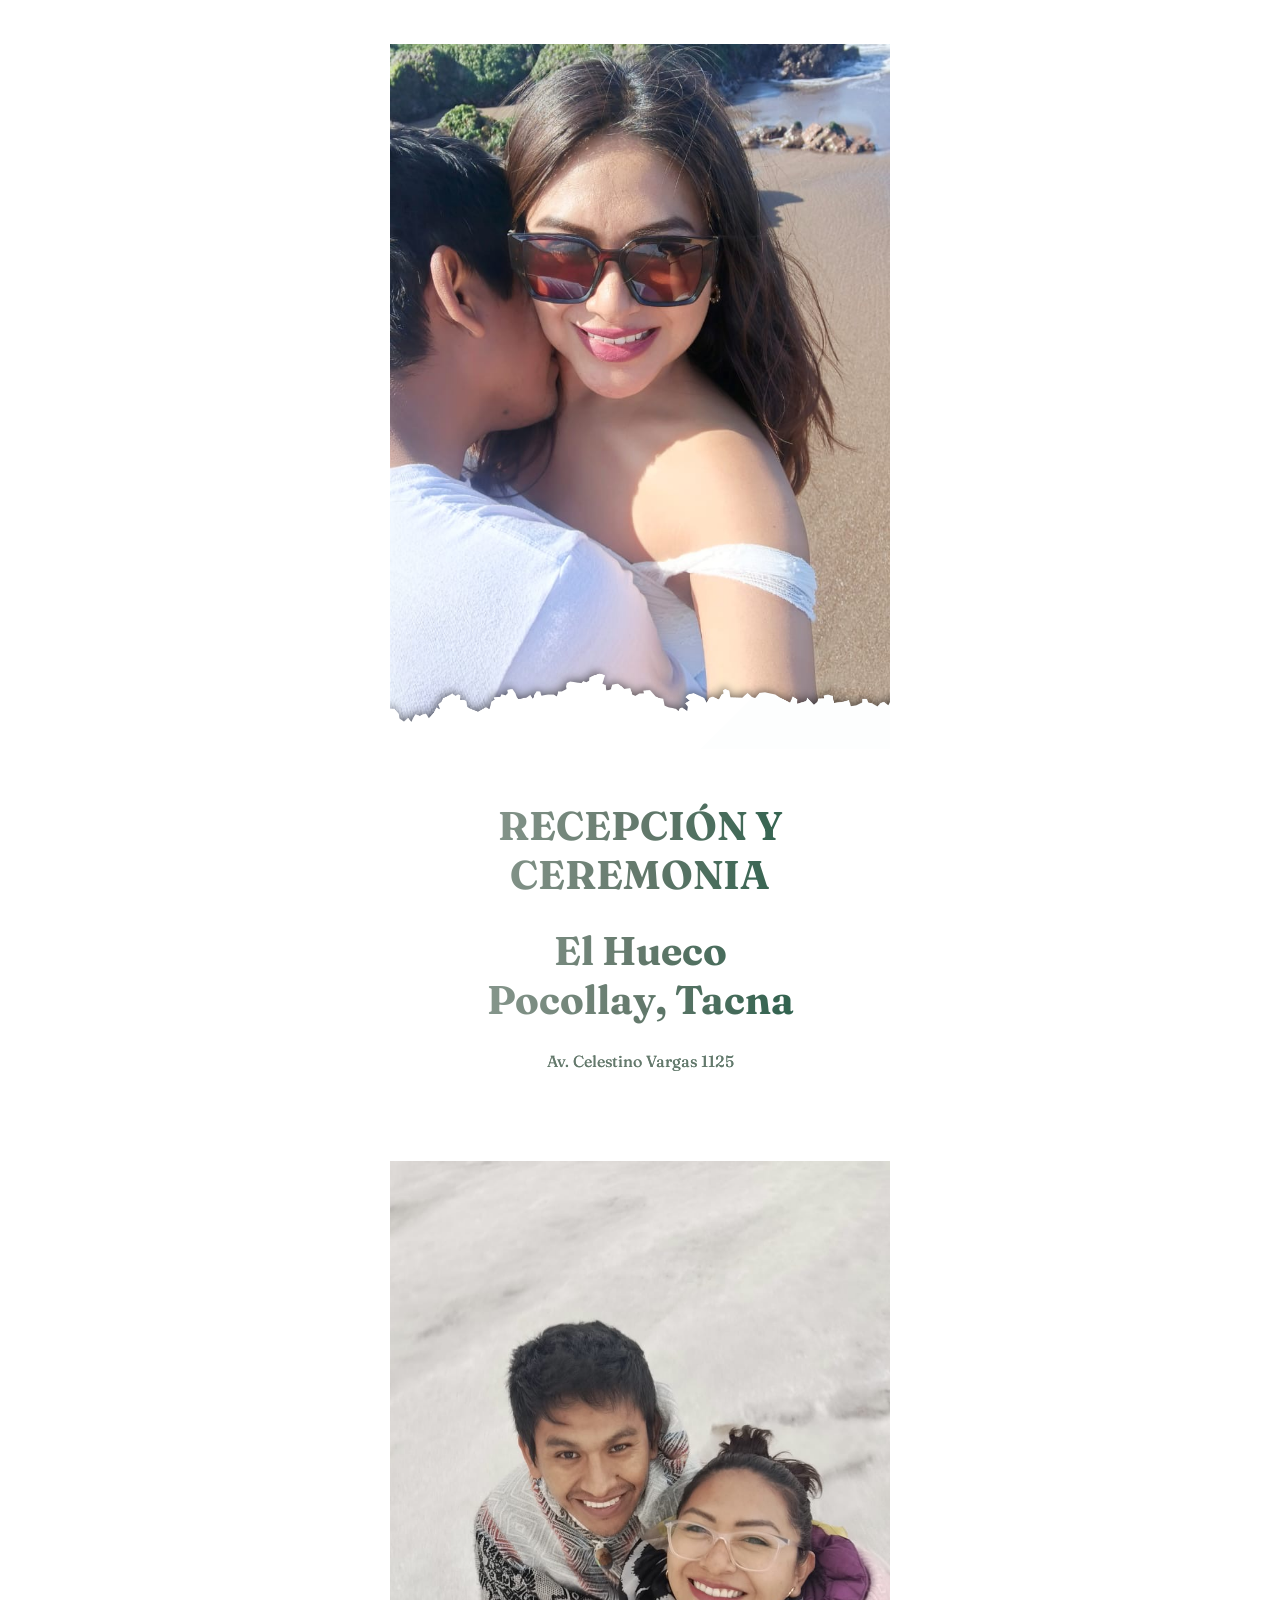
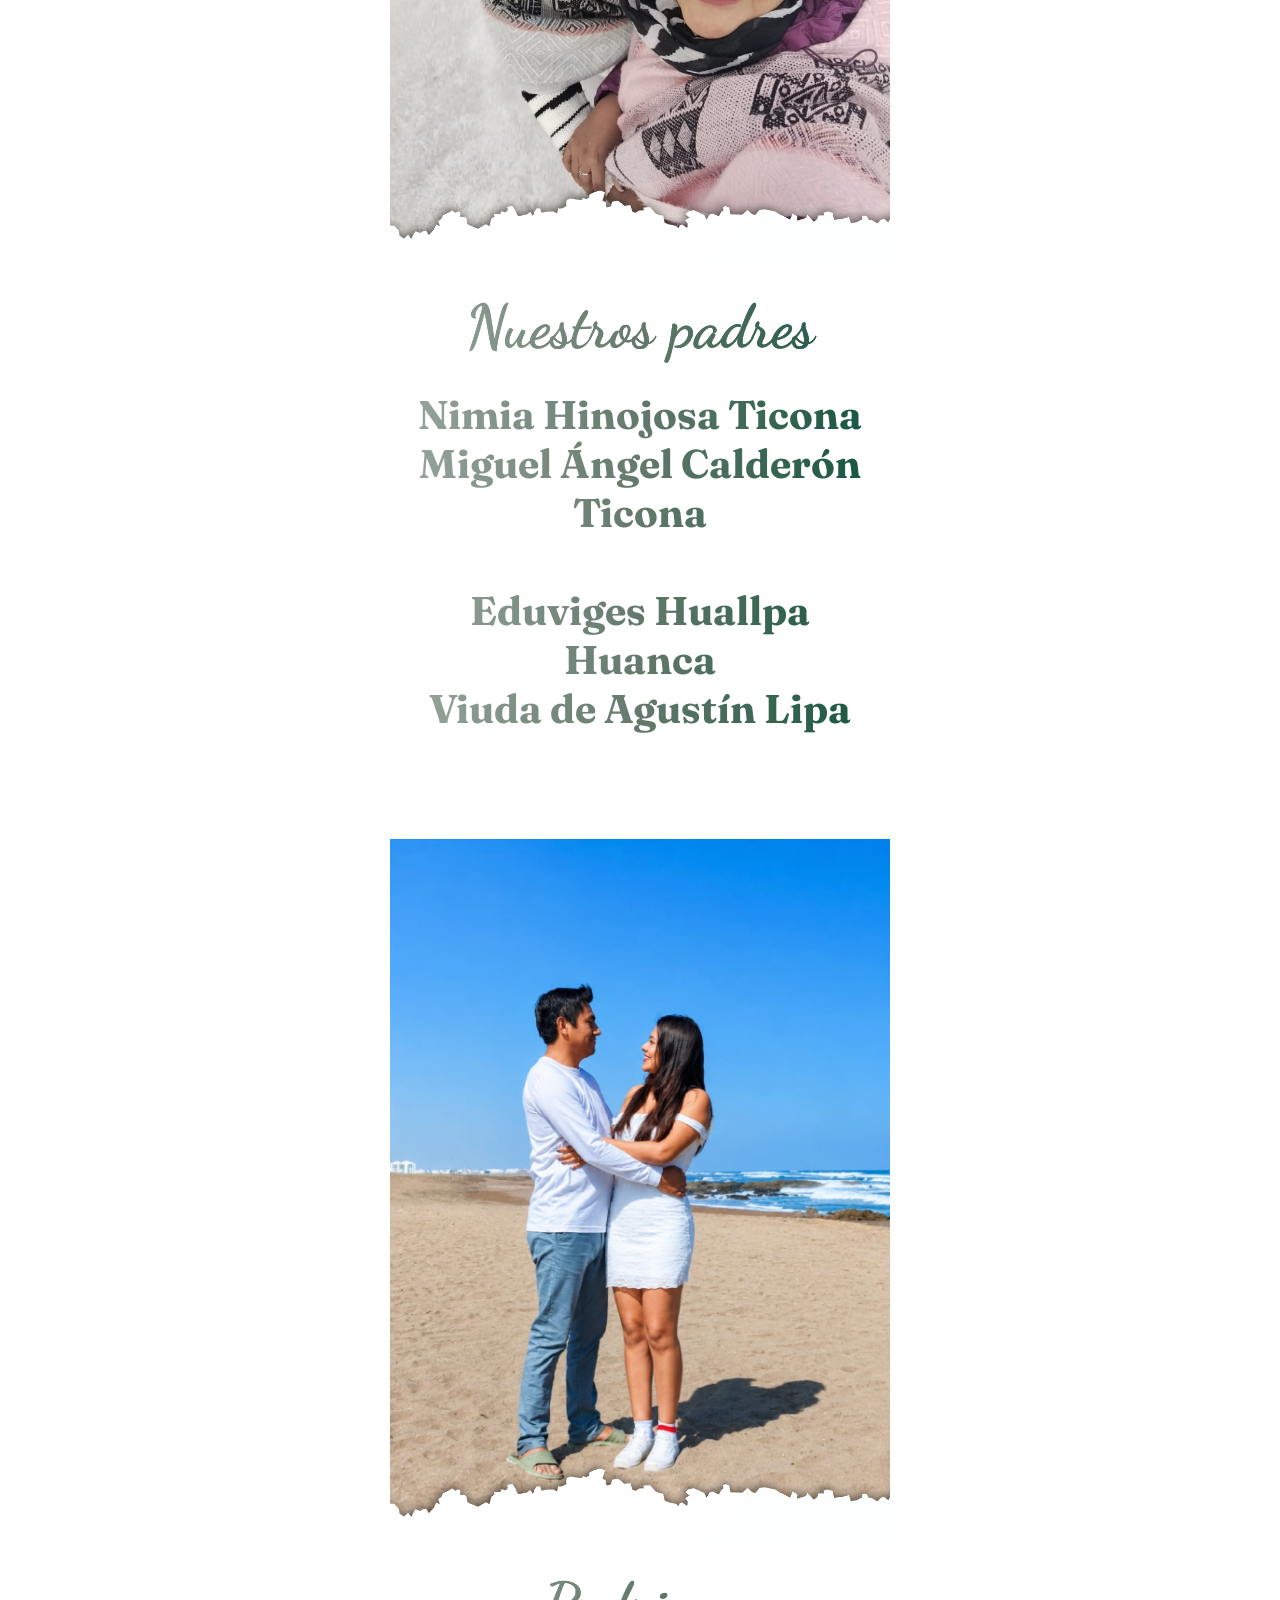
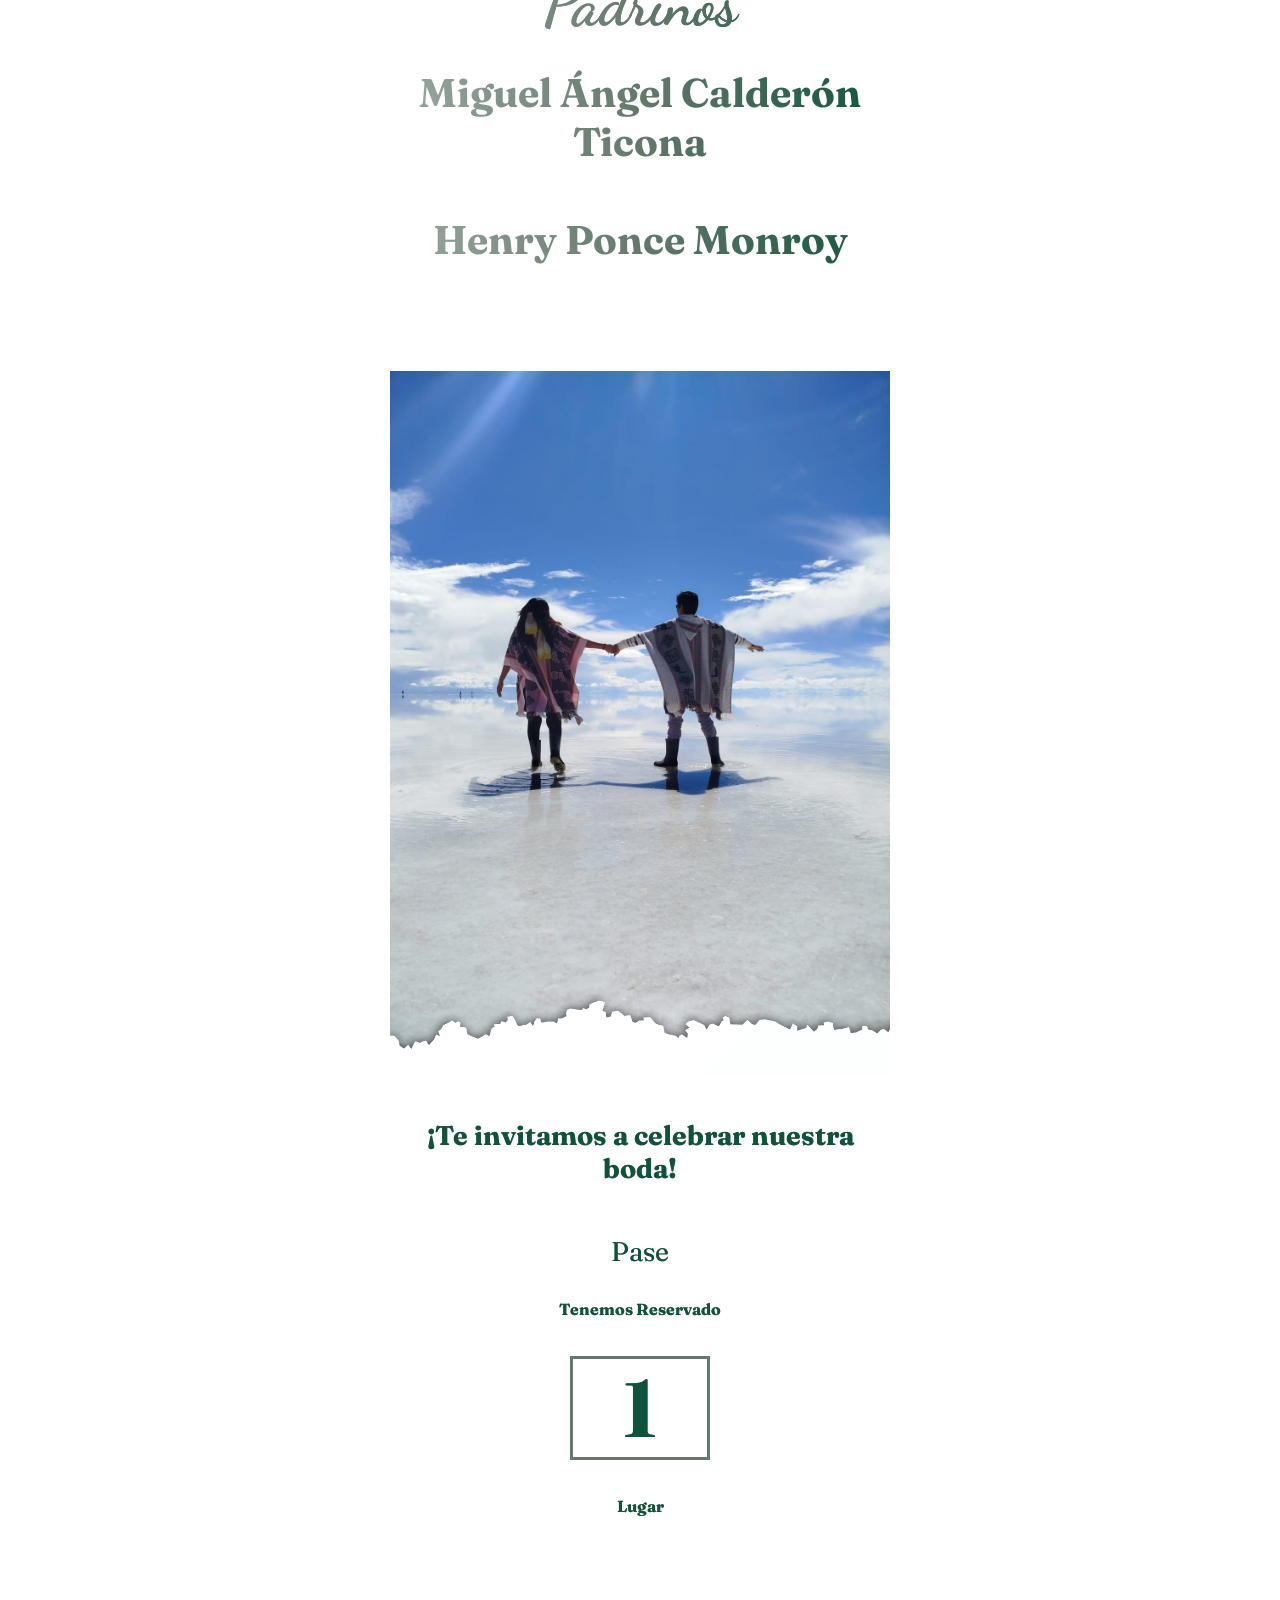
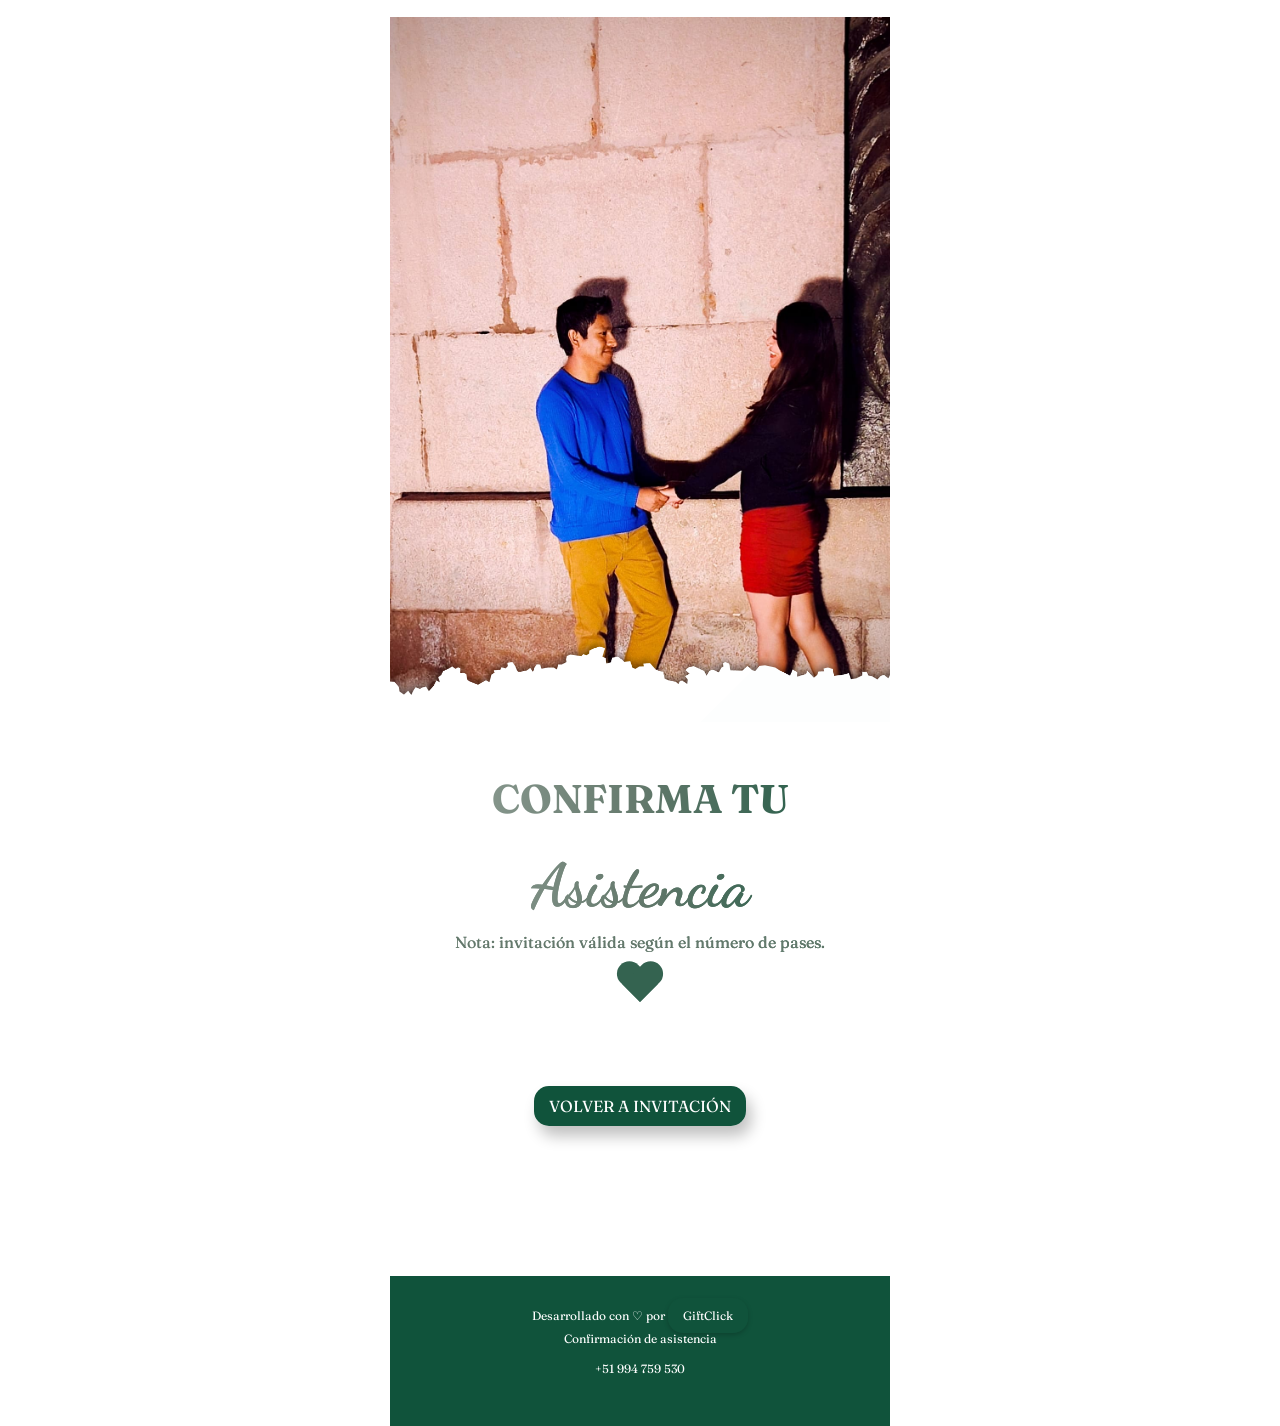
==== commit 703bb266: "Corregir hora musica foto y nombres" ====
--- a/home.html
+++ b/home.html
@@ -12,6 +12,14 @@
     <meta property="og:type" content="website">
 </head>
 <body style="background-color: #fff;">
+    <button id="music-toggle" class="music-toggle" type="button" aria-pressed="false">
+        <span id="music-icon" aria-hidden="true">▶</span>
+        <span id="music-label">Reproducir música</span>
+    </button>
+    <audio id="music" preload="auto" loop>
+        <source src="assets/music.mp3" type="audio/mpeg">
+    </audio>
+
     <div class="container photo-panel"></div>
 
     <div class="names">
@@ -21,8 +29,6 @@
         <div class="lineY"><div class="heart"></div></div>
     </div>
 
-    <div class="container1 photo-panel reveal-photo"></div>
-    <div id="png-container"></div>
     <div class="names">
         <p id="space" class="letering">Nada nos haría más felices que compartir contigo</p>
         <p class="name-2">NUESTRO DÍA ESPECIAL.</p>
@@ -30,7 +36,7 @@
 
     <div class="container2 photo-panel reveal-photo"></div>
     <div id="png-container"></div>
-    <div class="couple-frame">
+    <div class="couple-frame" id="couple-names">
         <div class="names couple-names">
             <h1 class="name-special">Miguel<br>y Deysi</h1>
         </div>
@@ -41,7 +47,7 @@
         <h1 class="name-1">DÍA<br>DOMINGO</h1>
         <div class="lineA"><div class="date">6</div></div>
         <h1 class="name-2">DE SEPTIEMBRE</h1>
-        <div class="name-1">16:00 <span>hrs</span></div>
+        <div class="name-1">15:30 <span>hrs</span></div>
     </div>
 
     <div class="container3 photo-panel reveal-photo"></div>
--- a/styles1.css
+++ b/styles1.css
@@ -569,16 +569,6 @@
   opacity: 1;
 }
 
-.container1 {
-  background-image: url("assets/miguel-deysi-03.jpeg");
-  background-size: cover;
-  background-position: center;
-  display: flex;
-  flex-direction: column;
-  justify-content: center;
-  align-items: center;
-}
-
 .container2 {
   background-image: url("assets/miguel-deysi-04.jpeg");
   background-size: cover;
@@ -652,9 +642,27 @@
 .couple-frame {
   margin-top: 120px;
   height: 300px;
-  background: url("marco.png") center center no-repeat;
-  background-size: contain;
+  background: #fff;
   position: relative;
+  overflow: hidden;
+}
+
+.couple-frame::before,
+.couple-frame::after {
+  content: "";
+  position: absolute;
+  right: 22%;
+  left: 22%;
+  height: 1px;
+  background: linear-gradient(90deg, transparent, #64796c, transparent);
+}
+
+.couple-frame::before {
+  top: 30px;
+}
+
+.couple-frame::after {
+  bottom: 30px;
 }
 
 .couple-names {
@@ -662,10 +670,13 @@
   width: 100%;
   top: 10px;
   left: 0;
+  z-index: 2;
 }
 
 .couple-names .name-special {
   font-size: 2.5em;
+  line-height: 1.15;
+  rotate: 0deg;
 }
 
 .couple-heart {
@@ -673,6 +684,30 @@
   width: 100%;
   top: 180px;
   left: 0;
+  z-index: 2;
+}
+
+.music-toggle {
+  position: fixed;
+  z-index: 20;
+  top: 16px;
+  right: max(16px, calc((100vw - 500px) / 2 + 16px));
+  display: inline-flex;
+  align-items: center;
+  gap: 8px;
+  padding: 10px 14px;
+  border: 1px solid rgba(255, 255, 255, 0.6);
+  border-radius: 999px;
+  color: #fff;
+  background: rgba(16, 83, 59, 0.88);
+  box-shadow: 0 6px 18px rgba(0, 0, 0, 0.2);
+  font-family: "Fraunces", Arial, sans-serif;
+  cursor: pointer;
+  backdrop-filter: blur(6px);
+}
+
+.music-toggle[aria-pressed="true"] {
+  background: rgba(100, 121, 108, 0.92);
 }
 
 .event-invite {
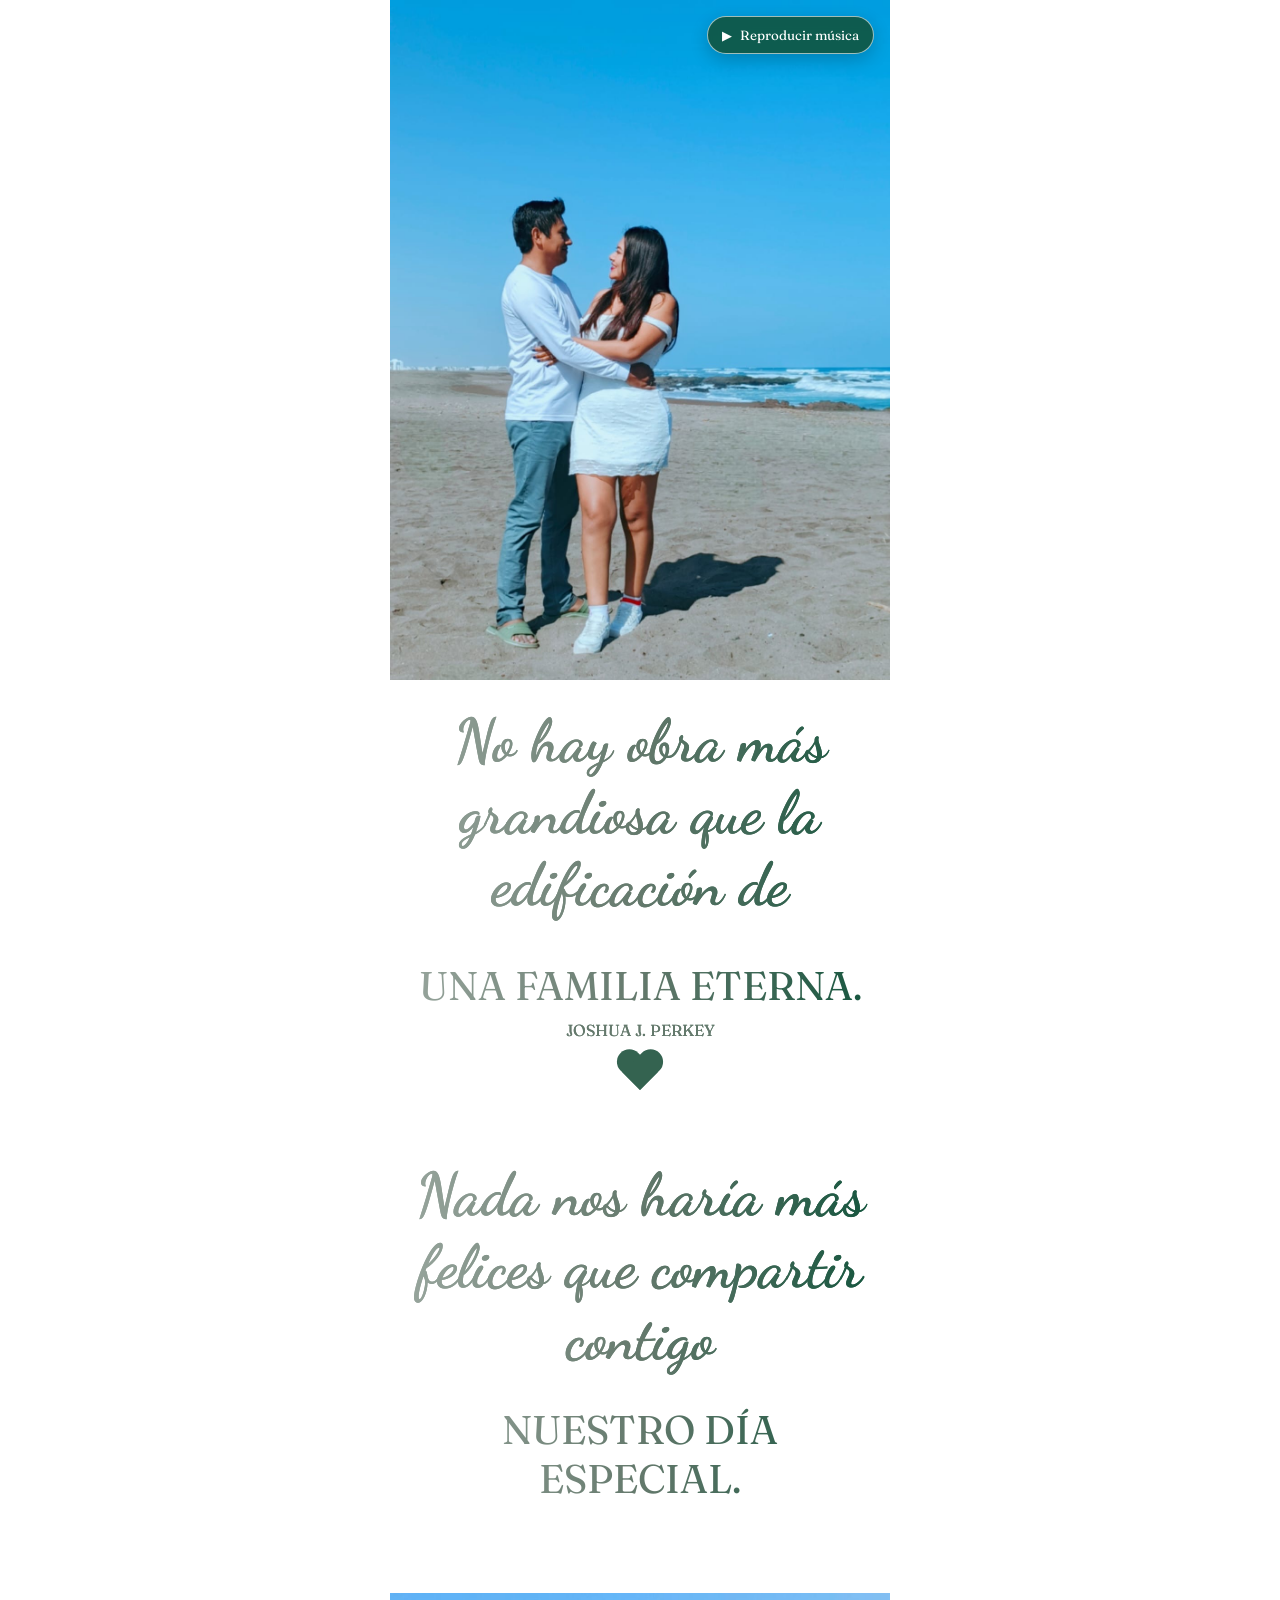
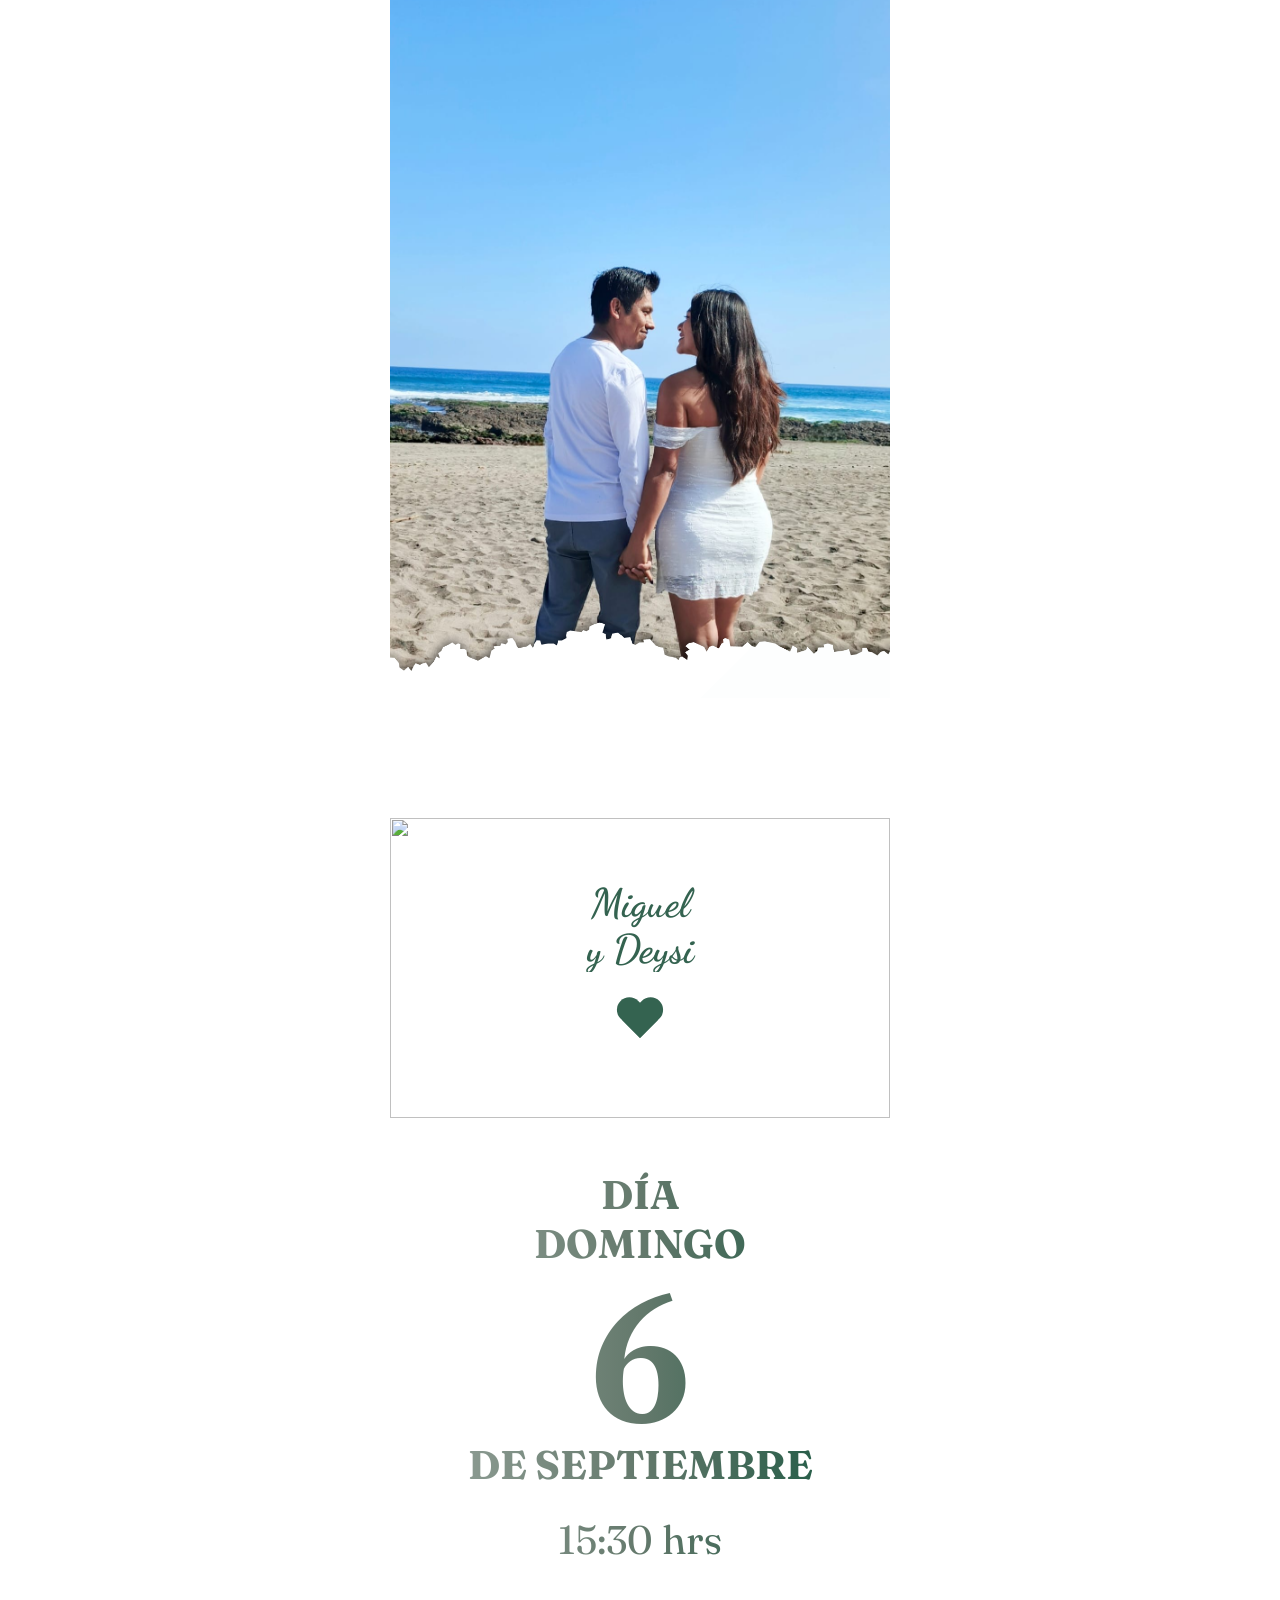
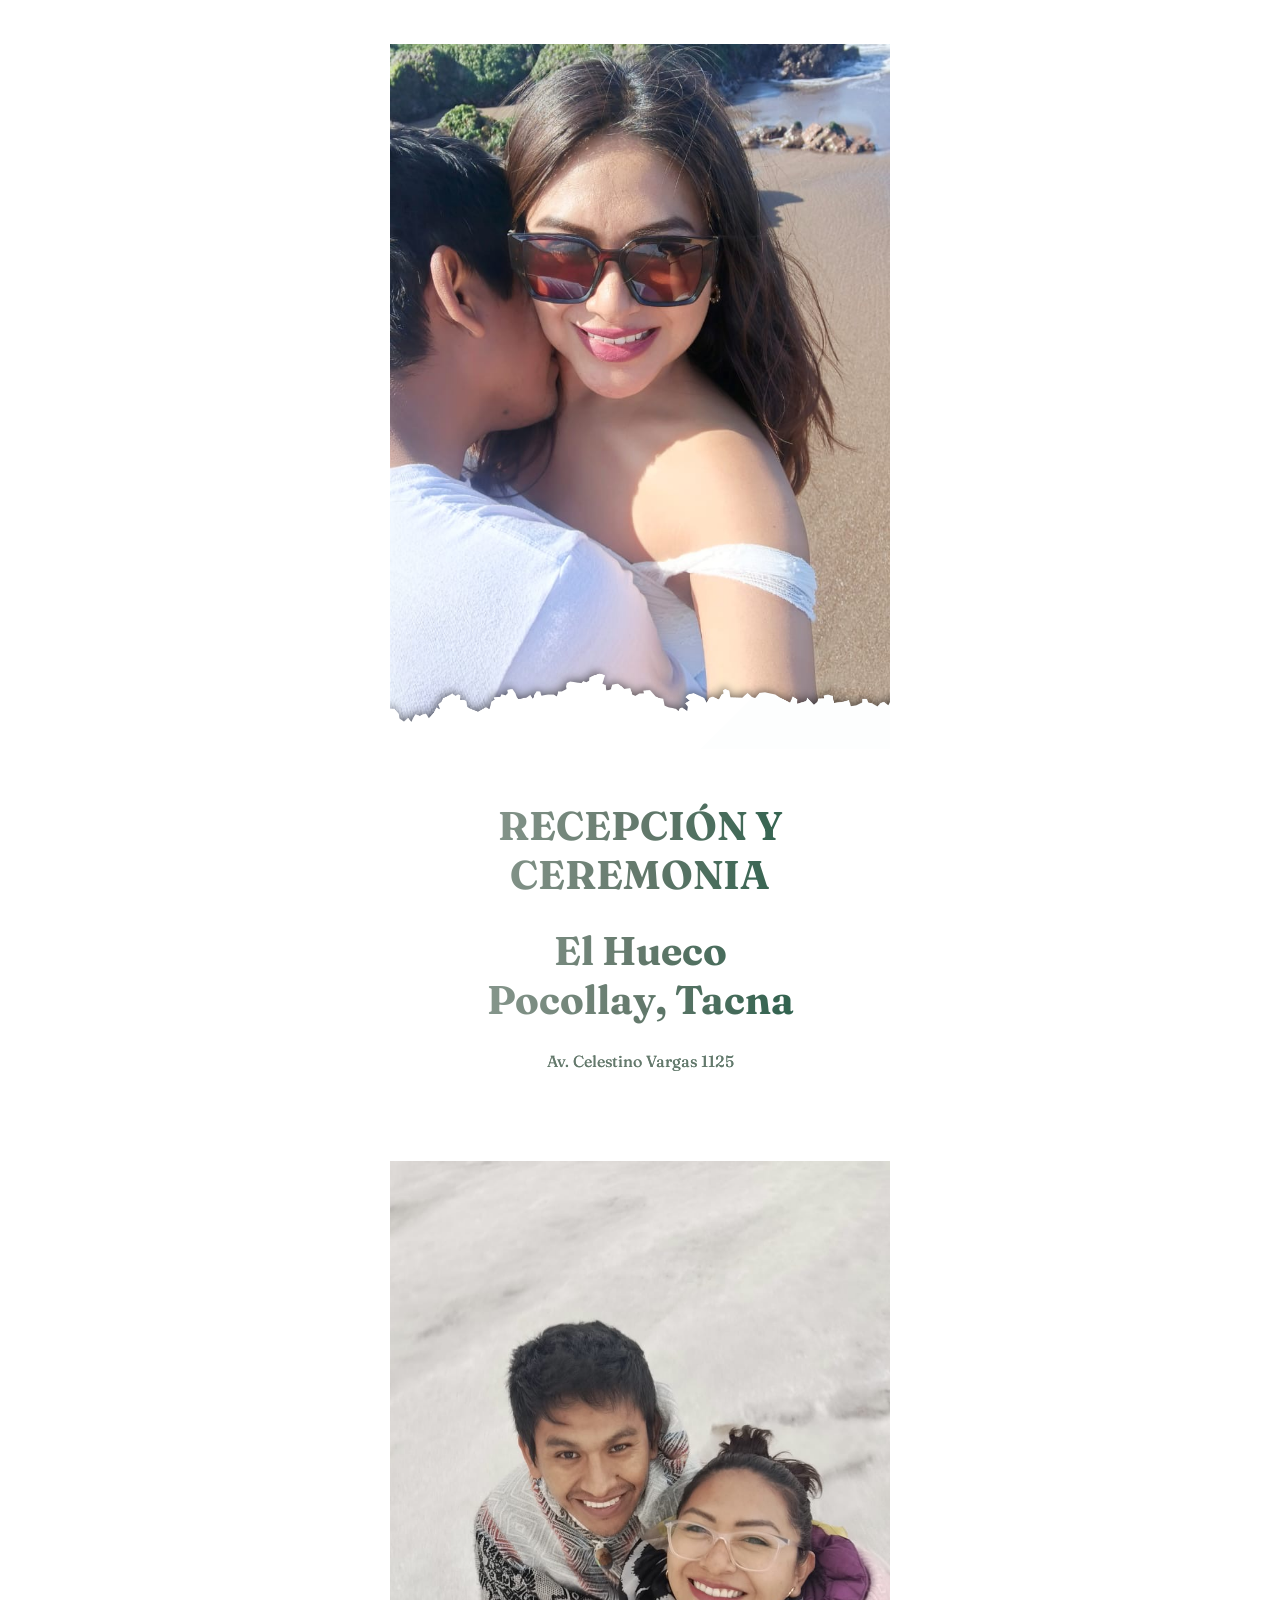
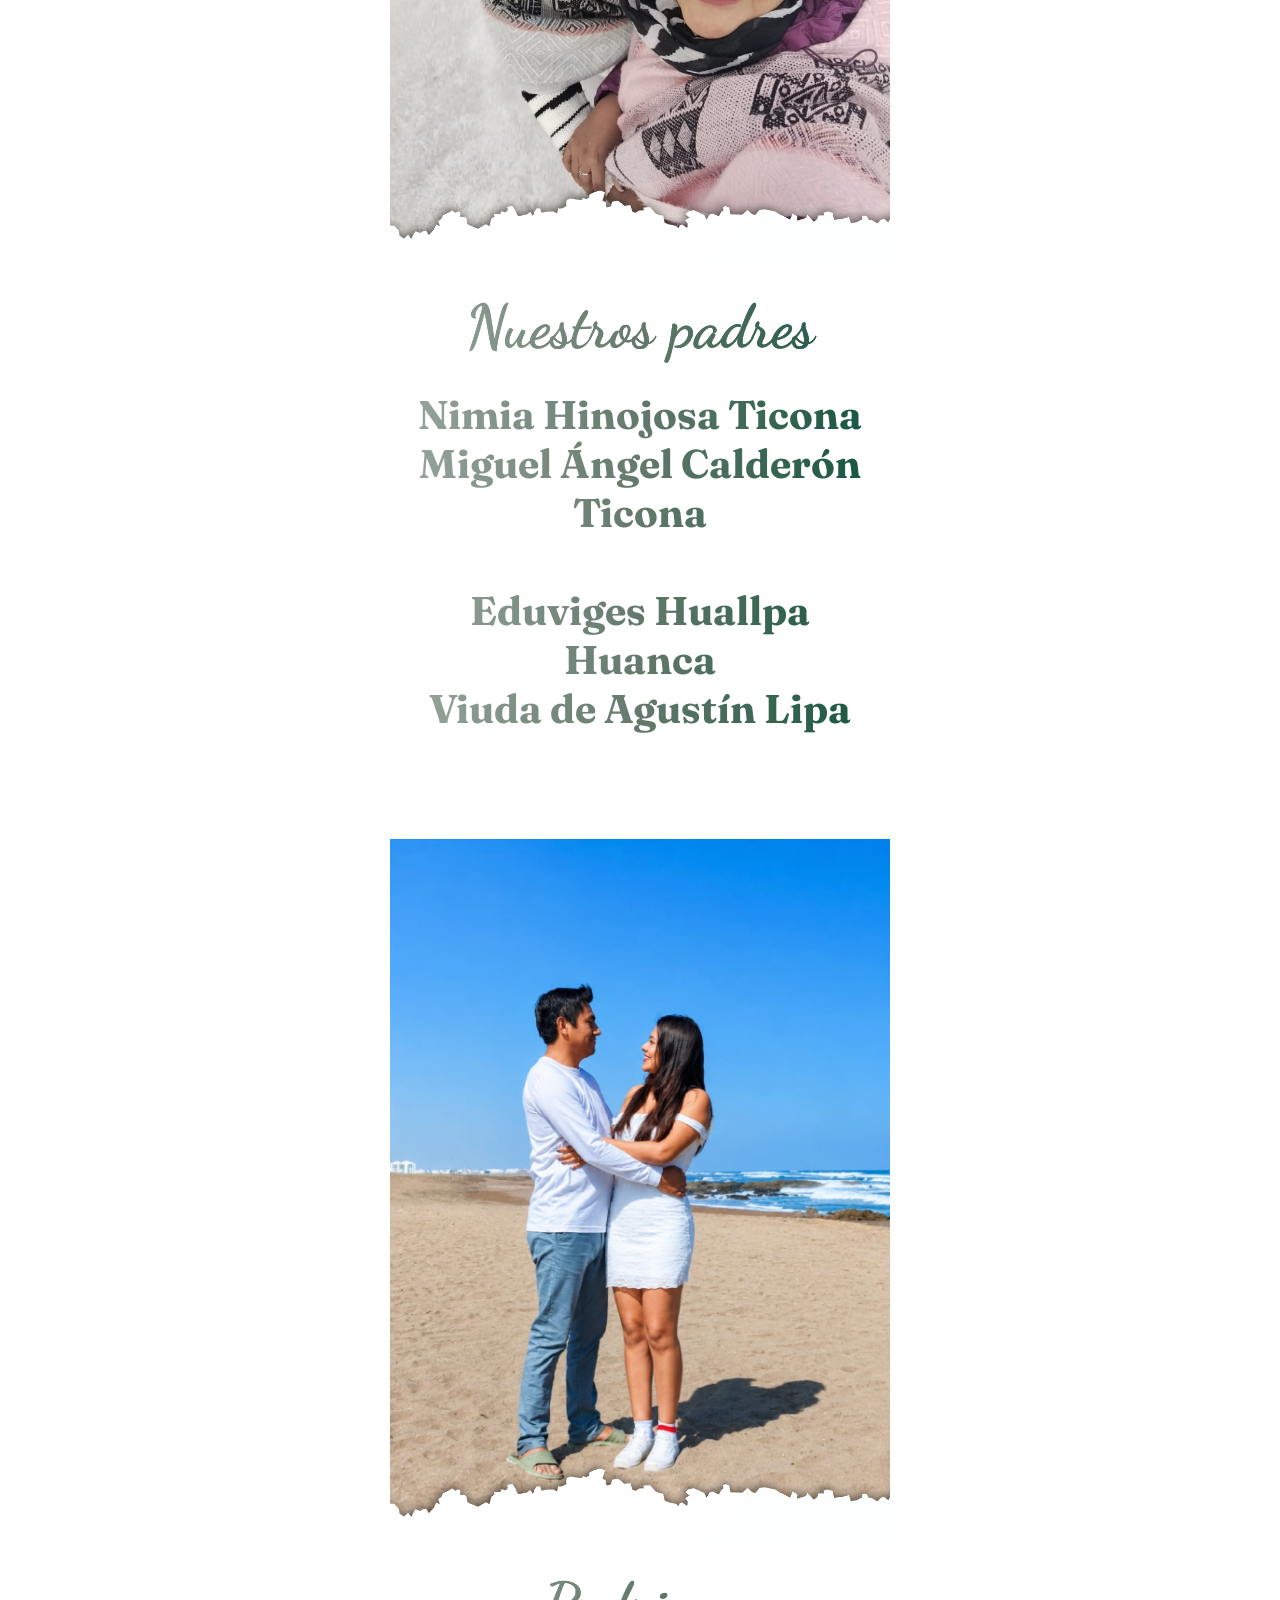
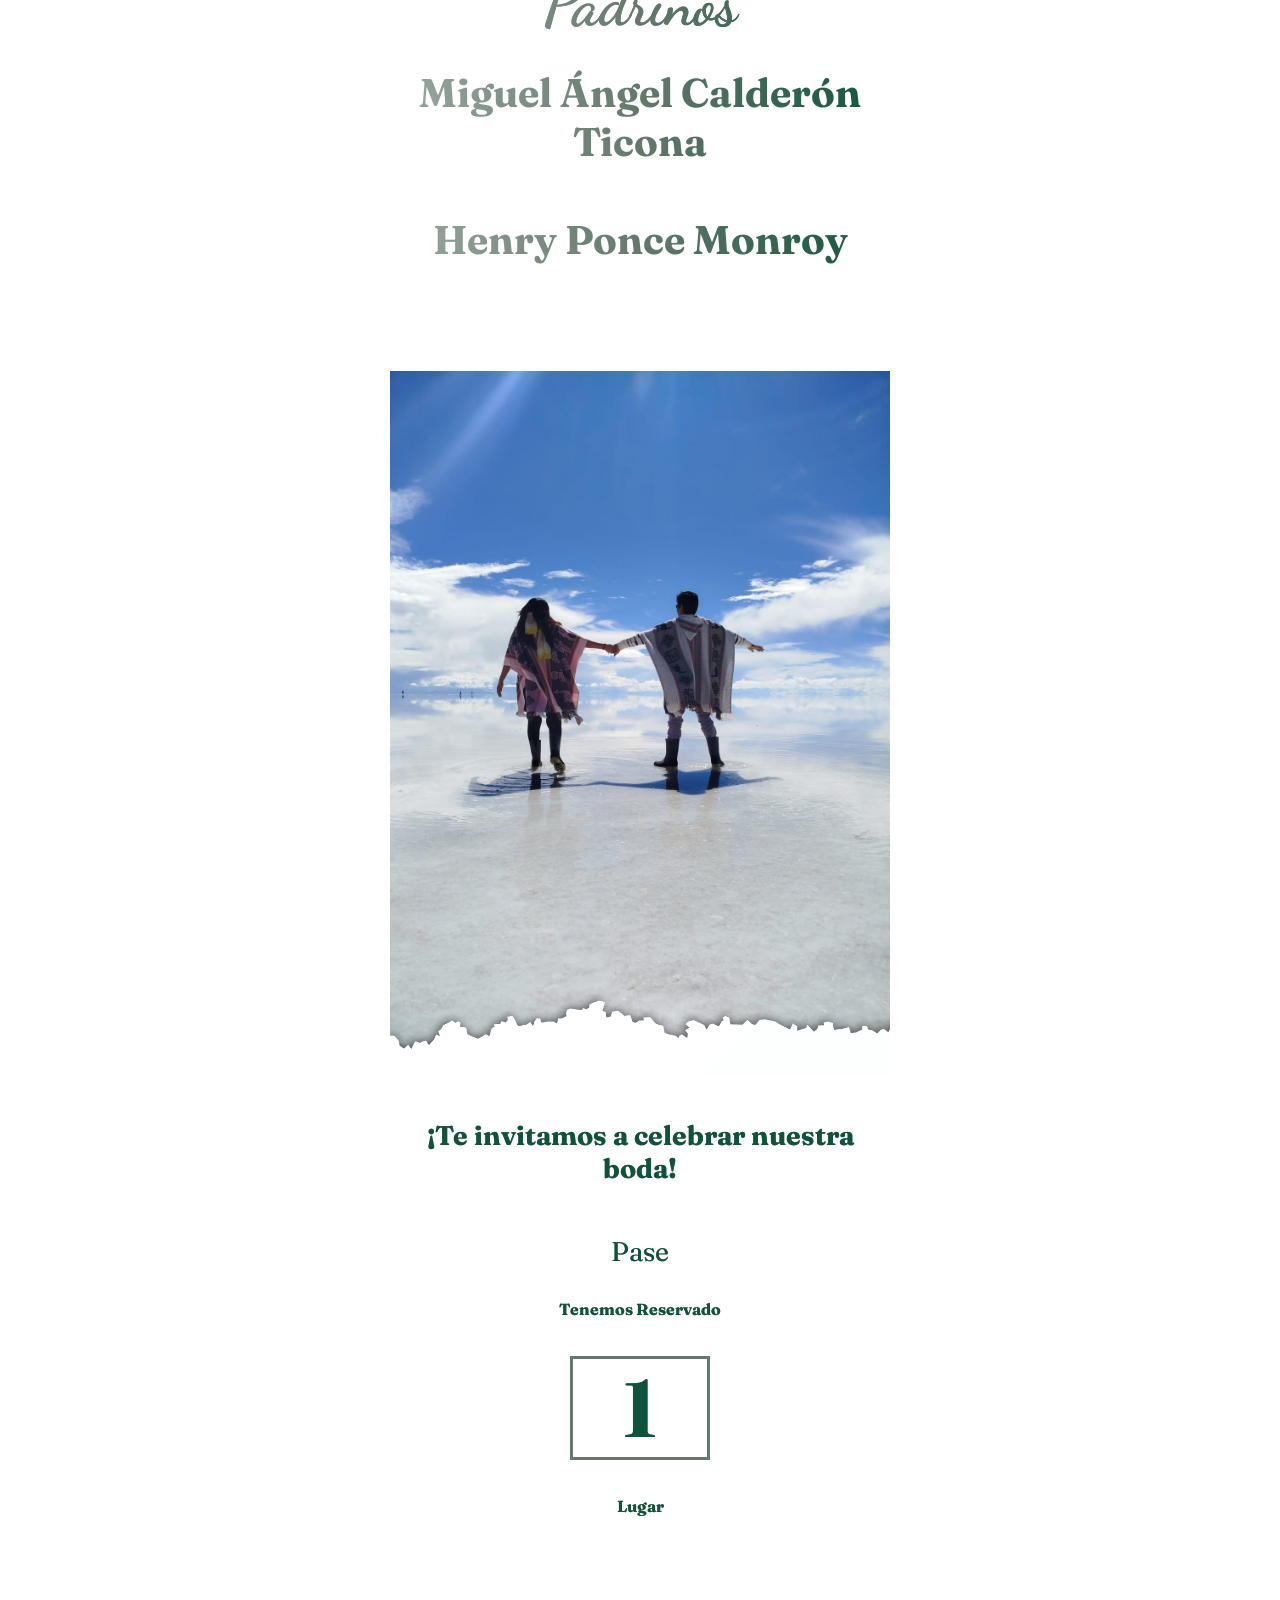
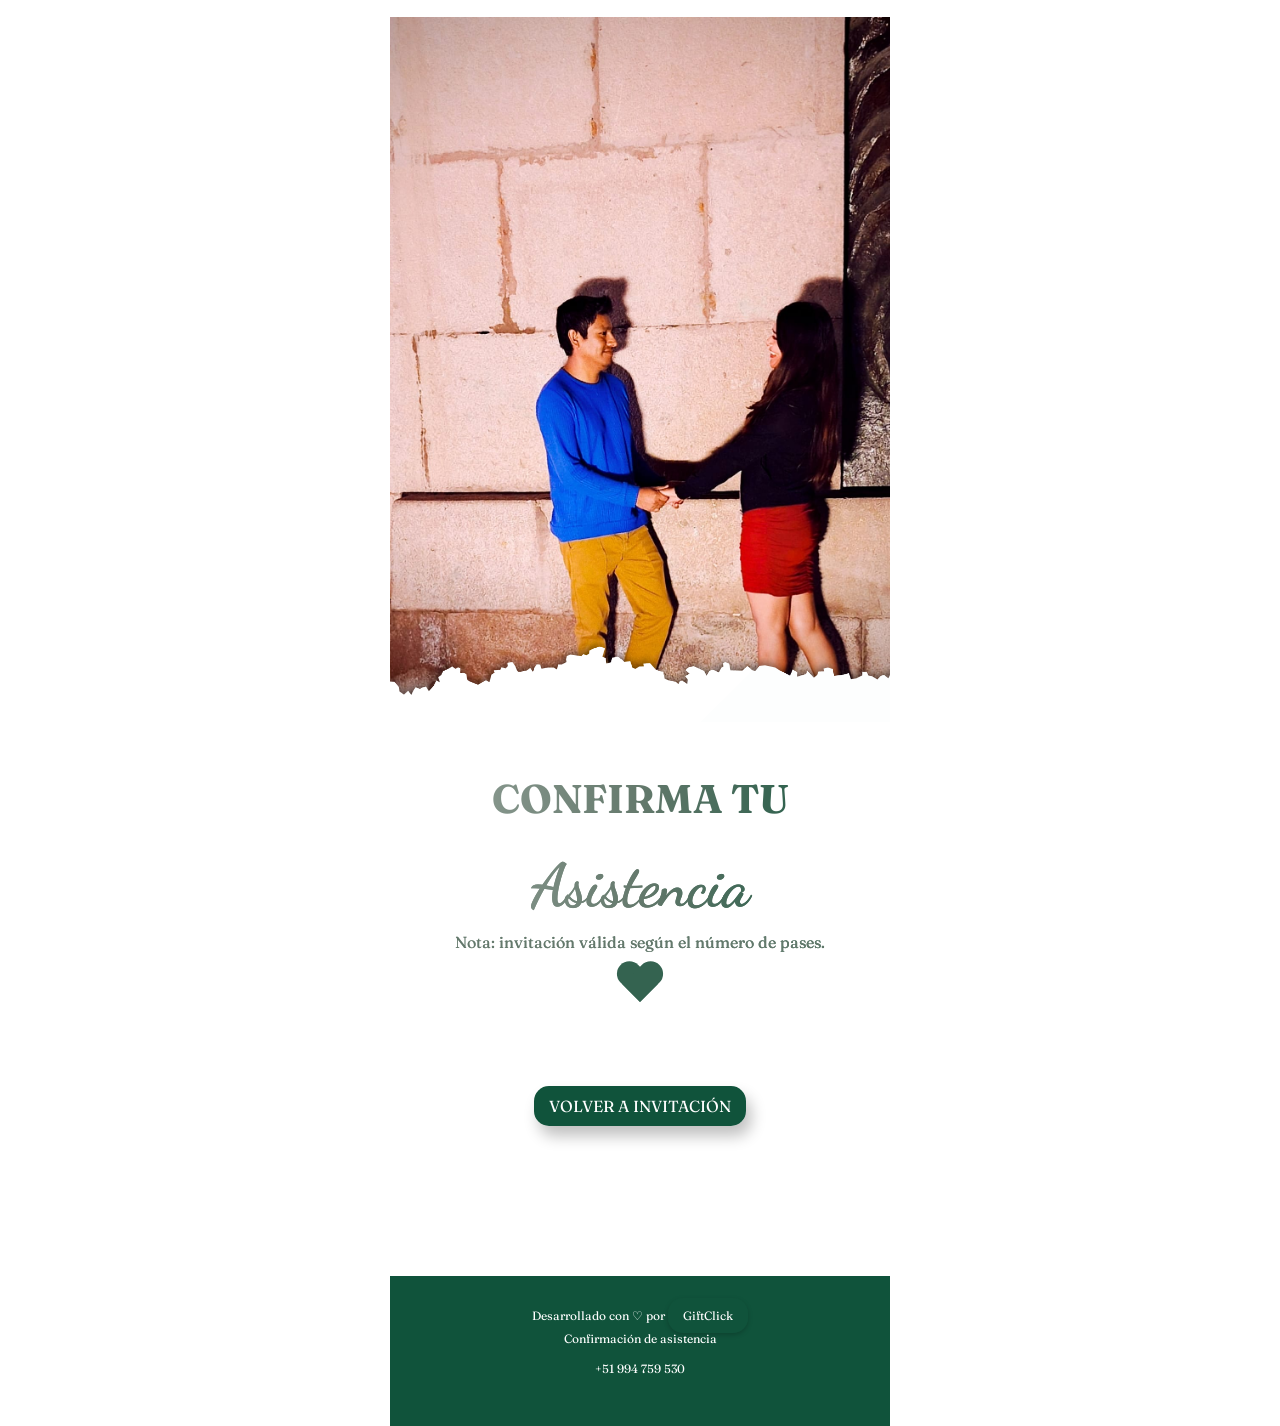
==== commit 437ebaec: "Restaurar marco floral de los nombres" ====
--- a/home.html
+++ b/home.html
@@ -37,6 +37,8 @@
     <div class="container2 photo-panel reveal-photo"></div>
     <div id="png-container"></div>
     <div class="couple-frame" id="couple-names">
+        <img class="couple-frame-art" src="marco.png" alt="" aria-hidden="true">
+        <div class="couple-frame-mask" aria-hidden="true"></div>
         <div class="names couple-names">
             <h1 class="name-special">Miguel<br>y Deysi</h1>
         </div>
--- a/styles1.css
+++ b/styles1.css
@@ -647,22 +647,26 @@
   overflow: hidden;
 }
 
-.couple-frame::before,
-.couple-frame::after {
-  content: "";
+.couple-frame-art {
   position: absolute;
-  right: 22%;
-  left: 22%;
-  height: 1px;
-  background: linear-gradient(90deg, transparent, #64796c, transparent);
-}
-
-.couple-frame::before {
-  top: 30px;
-}
-
-.couple-frame::after {
-  bottom: 30px;
+  inset: 0;
+  z-index: 0;
+  width: 100%;
+  height: 100%;
+  object-fit: contain;
+  pointer-events: none;
+}
+
+.couple-frame-mask {
+  position: absolute;
+  z-index: 1;
+  top: 7%;
+  left: 50%;
+  width: 210px;
+  height: 258px;
+  border-radius: 48%;
+  background: #fff;
+  transform: translateX(-50%);
 }
 
 .couple-names {
